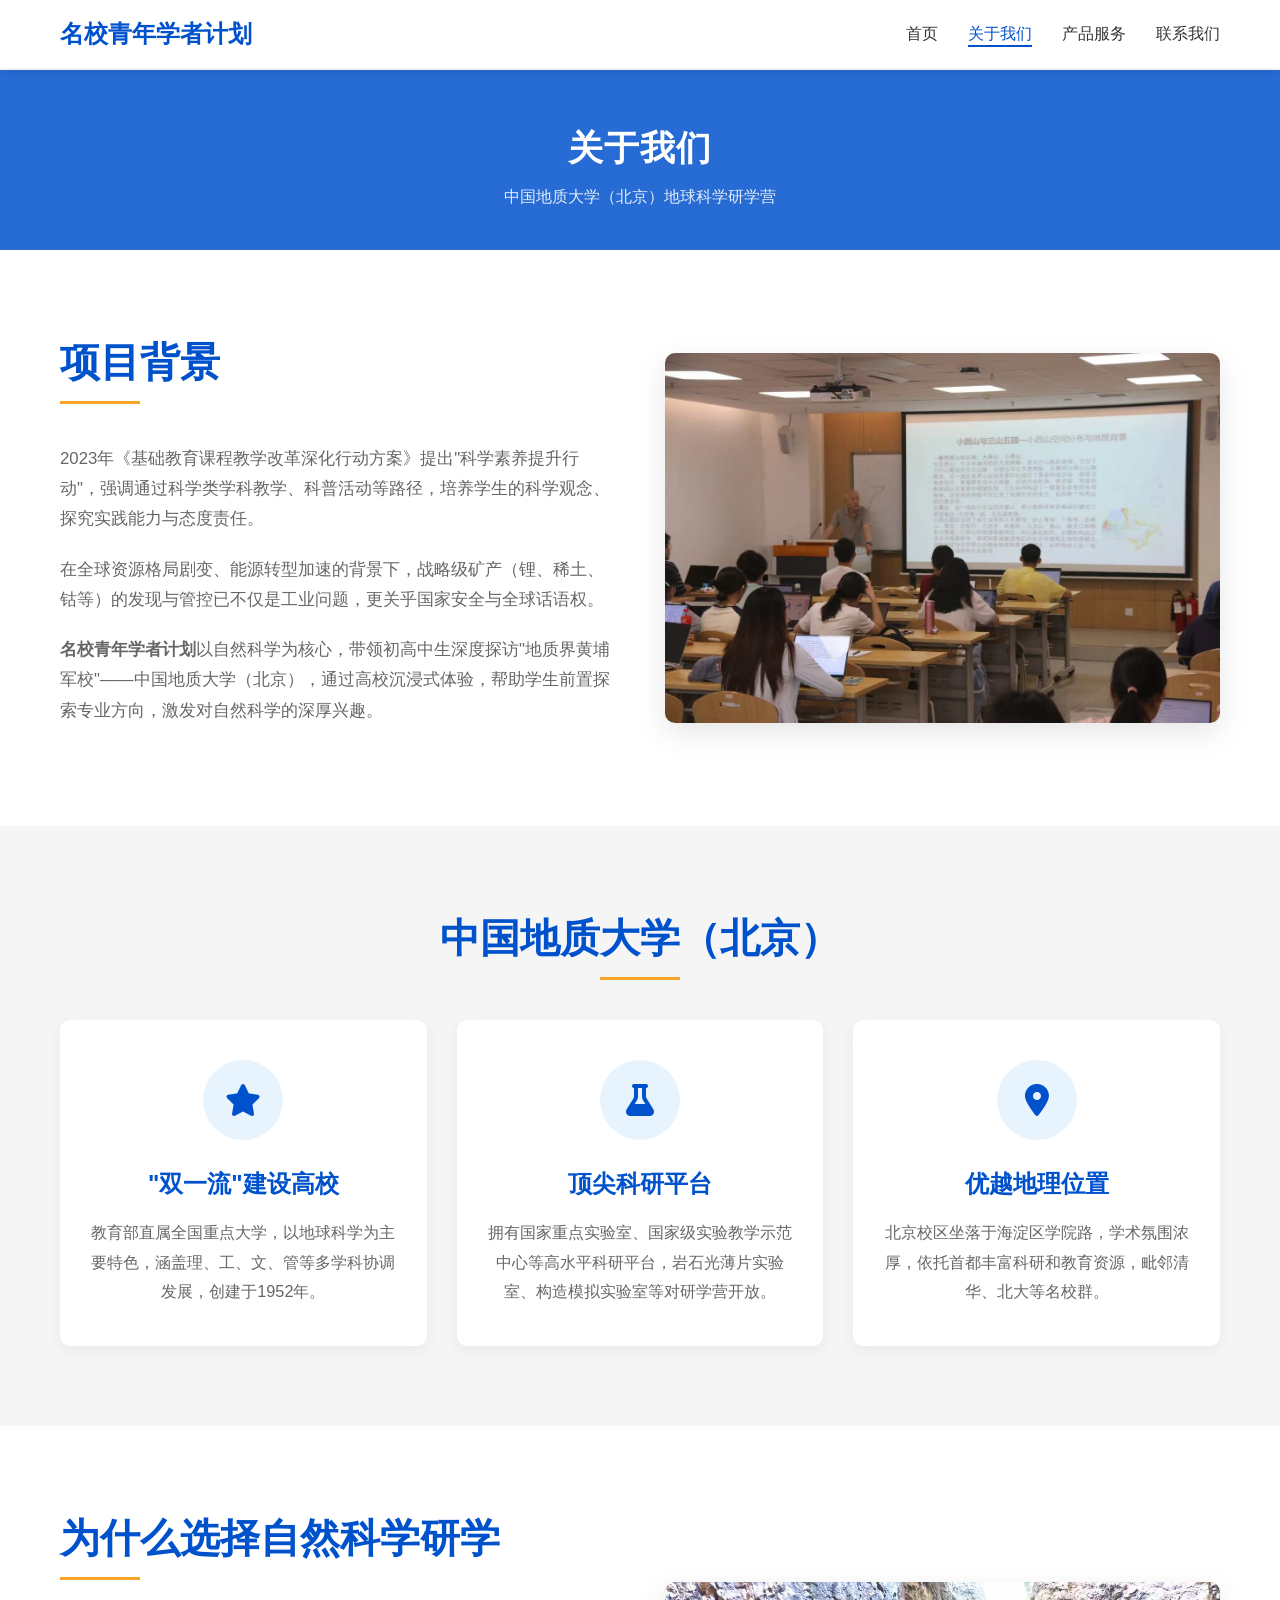
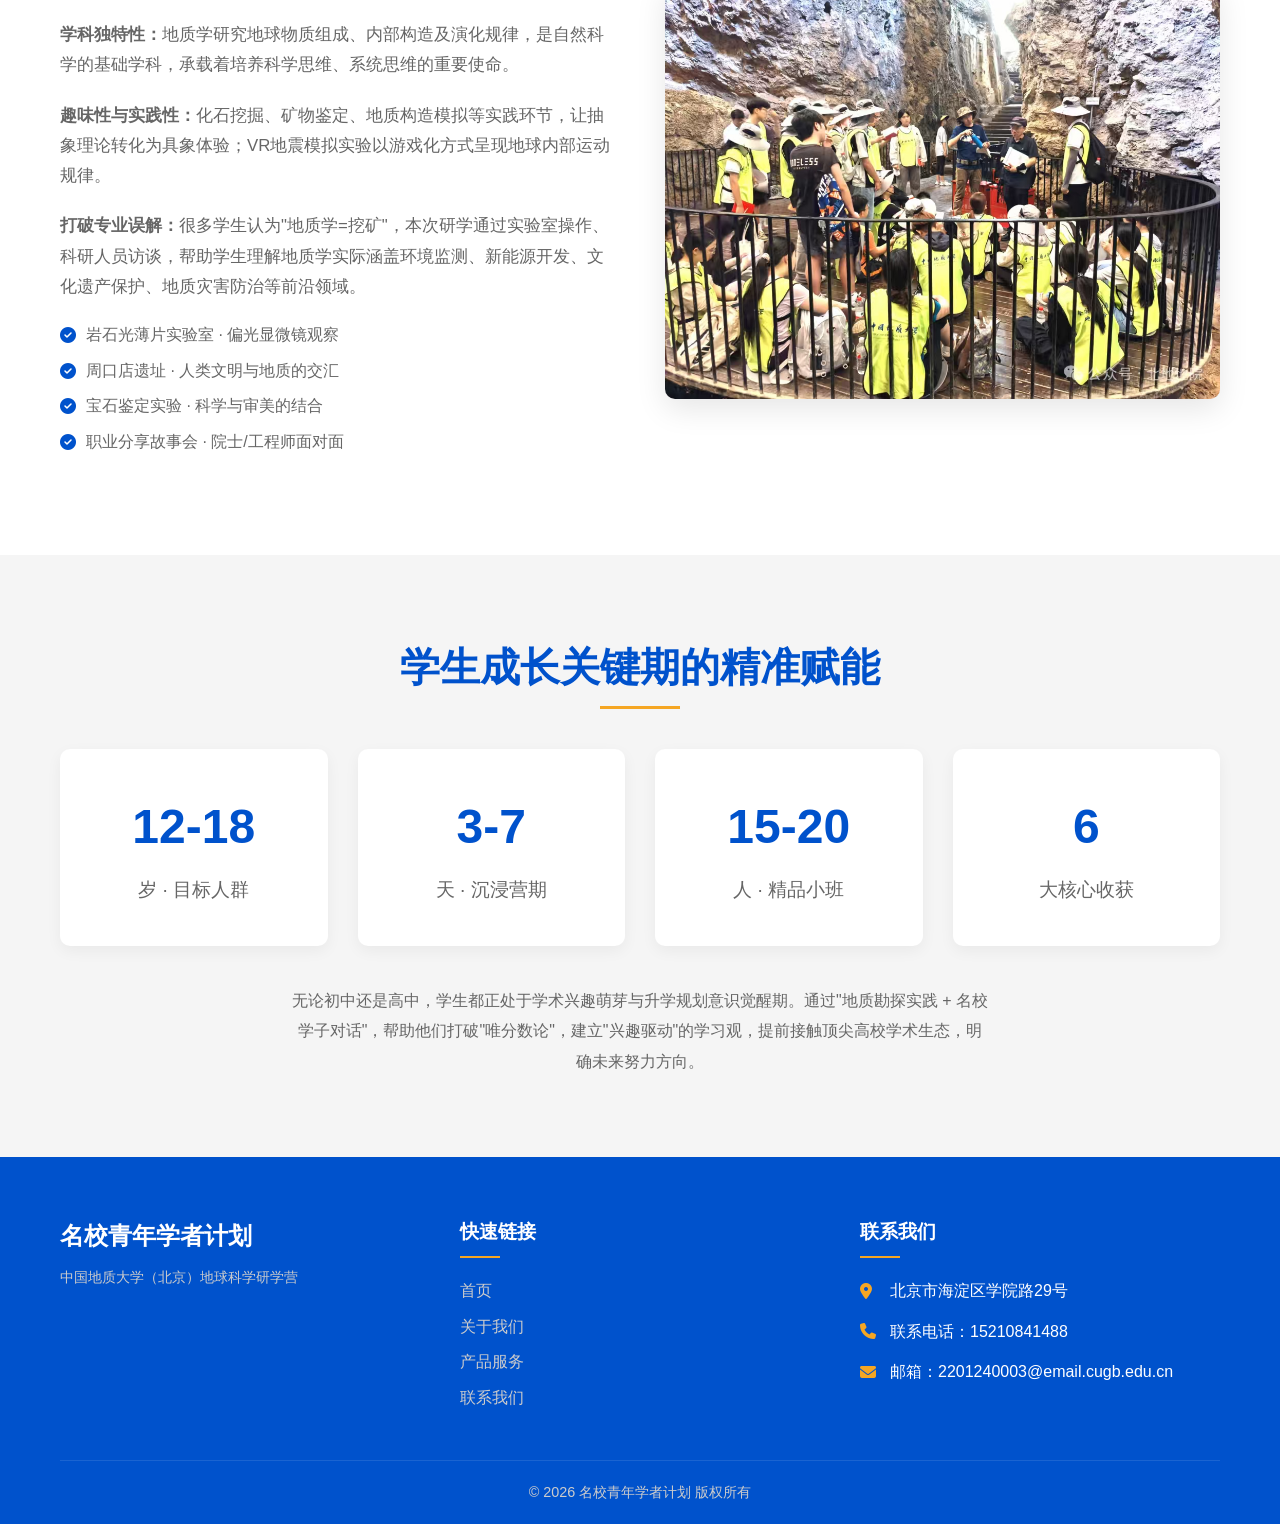
==== about.html @ 051f8dee "Add files via upload" ====
<!DOCTYPE html>
<html lang="zh-CN">
<head>
    <meta charset="UTF-8">
    <meta name="viewport" content="width=device-width, initial-scale=1.0">
    <title>关于我们 - 名校青年学者计划</title>
    <link rel="stylesheet" href="css/style.css">
    <link rel="stylesheet" href="https://cdnjs.cloudflare.com/ajax/libs/font-awesome/6.4.0/css/all.min.css">
</head>
<body>
    <!-- 导航栏 -->
    <nav class="navbar">
        <div class="container">
            <div class="logo">
                <span class="logo-text">名校青年学者计划</span>
            </div>
            <ul class="nav-links">
                <li><a href="index.html">首页</a></li>
                <li><a href="about.html" class="active">关于我们</a></li>
                <li><a href="services.html">产品服务</a></li>
                <li><a href="contact.html">联系我们</a></li>
            </ul>
            <div class="mobile-menu-btn">
                <i class="fas fa-bars"></i>
            </div>
        </div>
    </nav>

    <!-- 页面标题横条 -->
    <section class="page-header">
        <div class="container">
            <h1>关于我们</h1>
            <p>中国地质大学（北京）地球科学研学营</p>
        </div>
    </section>

    <!-- 项目背景 -->
    <section class="about-intro">
        <div class="container">
            <div class="about-content">
                <div class="about-text">
                    <h2 class="section-title">项目背景</h2>
                    <p>2023年《基础教育课程教学改革深化行动方案》提出"科学素养提升行动"，强调通过科学类学科教学、科普活动等路径，培养学生的科学观念、探究实践能力与态度责任。</p>
                    <p>在全球资源格局剧变、能源转型加速的背景下，战略级矿产（锂、稀土、钴等）的发现与管控已不仅是工业问题，更关乎国家安全与全球话语权。</p>
                    <p><strong>名校青年学者计划</strong>以自然科学为核心，带领初高中生深度探访"地质界黄埔军校"——中国地质大学（北京），通过高校沉浸式体验，帮助学生前置探索专业方向，激发对自然科学的深厚兴趣。</p>
                </div>
                <div class="about-image">
                    <img src="images/授课.jpg" alt="专业讲解">
                </div>
            </div>
        </div>
    </section>

    <!-- 中国地质大学介绍 -->
    <section class="mission-section">
        <div class="container">
            <h2 class="section-title">中国地质大学（北京）</h2>
            <div class="mission-content">
                <div class="mission-card">
                    <div class="mission-icon">
                        <i class="fas fa-star"></i>
                    </div>
                    <h3>"双一流"建设高校</h3>
                    <p>教育部直属全国重点大学，以地球科学为主要特色，涵盖理、工、文、管等多学科协调发展，创建于1952年。</p>
                </div>
                <div class="mission-card">
                    <div class="mission-icon">
                        <i class="fas fa-flask"></i>
                    </div>
                    <h3>顶尖科研平台</h3>
                    <p>拥有国家重点实验室、国家级实验教学示范中心等高水平科研平台，岩石光薄片实验室、构造模拟实验室等对研学营开放。</p>
                </div>
                <div class="mission-card">
                    <div class="mission-icon">
                        <i class="fas fa-map-marker-alt"></i>
                    </div>
                    <h3>优越地理位置</h3>
                    <p>北京校区坐落于海淀区学院路，学术氛围浓厚，依托首都丰富科研和教育资源，毗邻清华、北大等名校群。</p>
                </div>
            </div>
        </div>
    </section>

    <!-- 为什么选择地质学 -->
    <section class="faculty-section">
        <div class="container">
            <div class="faculty-content">
                <div class="faculty-text">
                    <h2 class="section-title">为什么选择自然科学研学</h2>
                    <p><strong>学科独特性：</strong>地质学研究地球物质组成、内部构造及演化规律，是自然科学的基础学科，承载着培养科学思维、系统思维的重要使命。</p>
                    <p><strong>趣味性与实践性：</strong>化石挖掘、矿物鉴定、地质构造模拟等实践环节，让抽象理论转化为具象体验；VR地震模拟实验以游戏化方式呈现地球内部运动规律。</p>
                    <p><strong>打破专业误解：</strong>很多学生认为"地质学=挖矿"，本次研学通过实验室操作、科研人员访谈，帮助学生理解地质学实际涵盖环境监测、新能源开发、文化遗产保护、地质灾害防治等前沿领域。</p>
                    <ul class="faculty-list">
                        <li><i class="fas fa-check-circle"></i> 岩石光薄片实验室 · 偏光显微镜观察</li>
                        <li><i class="fas fa-check-circle"></i> 周口店遗址 · 人类文明与地质的交汇</li>
                        <li><i class="fas fa-check-circle"></i> 宝石鉴定实验 · 科学与审美的结合</li>
                        <li><i class="fas fa-check-circle"></i> 职业分享故事会 · 院士/工程师面对面</li>
                    </ul>
                </div>
                <div class="faculty-image">
                    <img src="images/实习.jpg" alt="地质实习">
                </div>
            </div>
        </div>
    </section>

    <!-- 成长关键期赋能 -->
    <section class="achievements-section">
        <div class="container">
            <h2 class="section-title">学生成长关键期的精准赋能</h2>
            <div class="achievements-grid">
                <div class="achievement-card">
                    <div class="achievement-number">12-18</div>
                    <div class="achievement-label">岁 · 目标人群</div>
                </div>
                <div class="achievement-card">
                    <div class="achievement-number">3-7</div>
                    <div class="achievement-label">天 · 沉浸营期</div>
                </div>
                <div class="achievement-card">
                    <div class="achievement-number">15-20</div>
                    <div class="achievement-label">人 · 精品小班</div>
                </div>
                <div class="achievement-card">
                    <div class="achievement-number">6</div>
                    <div class="achievement-label">大核心收获</div>
                </div>
            </div>
            <p style="text-align:center; color:var(--text-light); margin-top:40px; max-width:700px; margin-left:auto; margin-right:auto; line-height:1.9;">
                无论初中还是高中，学生都正处于学术兴趣萌芽与升学规划意识觉醒期。通过"地质勘探实践 + 名校学子对话"，帮助他们打破"唯分数论"，建立"兴趣驱动"的学习观，提前接触顶尖高校学术生态，明确未来努力方向。
            </p>
        </div>
    </section>

    <!-- 页脚 -->
    <footer class="footer">
        <div class="container">
            <div class="footer-content">
                <div class="footer-logo">
                    <h3>名校青年学者计划</h3>
                    <p style="margin-top:10px; color:#ccc; font-size:0.9rem;">中国地质大学（北京）地球科学研学营</p>
                </div>
                <div class="footer-links">
                    <h4>快速链接</h4>
                    <ul>
                        <li><a href="index.html">首页</a></li>
                        <li><a href="about.html">关于我们</a></li>
                        <li><a href="services.html">产品服务</a></li>
                        <li><a href="contact.html">联系我们</a></li>
                    </ul>
                </div>
                <div class="footer-contact">
                    <h4>联系我们</h4>
                    <p><i class="fas fa-map-marker-alt"></i> 北京市海淀区学院路29号</p>
                    <p><i class="fas fa-phone"></i> 联系电话：15210841488</p>
                    <p><i class="fas fa-envelope"></i> 邮箱：2201240003@email.cugb.edu.cn</p>
                </div>
            </div>
            <div class="footer-bottom">
                <p>&copy; 2026 名校青年学者计划 版权所有</p>
            </div>
        </div>
    </footer>

    <script src="js/main.js"></script>
</body>
</html>
---- css/style.css ----
/* 全局样式 */
:root {
    --primary-color: #0052CC; /* 地大蓝 - 学校标准识别色 C:100 M:60 Y:0 K:20 */
    --secondary-color: #F5A623; /* 辅助色 - 橙色 */
    --accent-color: #E8F4FD; /* 浅蓝辅助色 */
    --dark-color: #333333;
    --light-color: #FFFFFF;
    --gray-color: #F5F5F5;
    --text-color: #333333;
    --text-light: #666666;
}

* {
    margin: 0;
    padding: 0;
    box-sizing: border-box;
}

body {
    font-family: 'Microsoft YaHei', 'Segoe UI', Arial, sans-serif;
    line-height: 1.6;
    color: var(--text-color);
}

.container {
    width: 100%;
    max-width: 1200px;
    margin: 0 auto;
    padding: 0 20px;
}

/* 导航栏样式 */
.navbar {
    background-color: var(--light-color);
    box-shadow: 0 2px 10px rgba(0, 0, 0, 0.1);
    position: fixed;
    width: 100%;
    top: 0;
    z-index: 1000;
}

.navbar .container {
    display: flex;
    justify-content: space-between;
    align-items: center;
    padding: 15px 20px;
}

.logo {
    display: flex;
    align-items: center;
    gap: 10px;
}

.logo-img {
    height: 40px;
    width: auto;
}

.logo-text {
    font-size: 1.5rem;
    font-weight: bold;
    color: var(--primary-color);
}

.nav-links {
    display: flex;
    list-style: none;
    gap: 30px;
}

.nav-links a {
    text-decoration: none;
    color: var(--text-color);
    font-weight: 500;
    transition: color 0.3s;
    padding: 5px 0;
    position: relative;
}

.nav-links a:hover,
.nav-links a.active {
    color: var(--primary-color);
}

.nav-links a.active::after {
    content: '';
    position: absolute;
    bottom: 0;
    left: 0;
    width: 100%;
    height: 2px;
    background-color: var(--primary-color);
}

.mobile-menu-btn {
    display: none;
    font-size: 1.5rem;
    cursor: pointer;
    color: var(--primary-color);
}

/* 首页横幅 - 细横条样式 */
.hero-section {
    background: linear-gradient(rgba(0, 82, 204, 0.88), rgba(0, 82, 204, 0.88)), url('images/背景图.jpg');
    background-size: cover;
    background-position: center;
    display: flex;
    align-items: center;
    justify-content: center;
    text-align: center;
    color: var(--light-color);
    margin-top: 70px;
    padding: 32px 20px;
    position: relative;
}

.hero-overlay {
    display: none;
}

.hero-content {
    position: relative;
    z-index: 1;
    max-width: 900px;
    padding: 0 20px;
}

.hero-content h1 {
    font-size: 2.2rem;
    margin-bottom: 6px;
    font-weight: 700;
    letter-spacing: 2px;
}

.hero-content h2 {
    font-size: 1.2rem;
    margin-bottom: 8px;
    font-weight: 400;
    opacity: 0.92;
}

.hero-content p {
    font-size: 1rem;
    margin-bottom: 16px;
    opacity: 0.85;
}

.btn-primary {
    display: inline-block;
    background-color: var(--secondary-color);
    color: var(--light-color);
    padding: 12px 30px;
    border-radius: 5px;
    text-decoration: none;
    font-weight: 600;
    transition: all 0.3s;
    border: 2px solid var(--secondary-color);
}

.btn-primary:hover {
    background-color: transparent;
    color: var(--secondary-color);
}

.btn-secondary {
    display: inline-block;
    background-color: transparent;
    color: var(--primary-color);
    padding: 10px 25px;
    border-radius: 5px;
    text-decoration: none;
    font-weight: 600;
    transition: all 0.3s;
    border: 2px solid var(--primary-color);
}

.btn-secondary:hover {
    background-color: var(--primary-color);
    color: var(--light-color);
}

/* 背景图展示 */
.featured-image {
    padding: 80px 0;
    background-color: var(--gray-color);
}

.image-container {
    border-radius: 10px;
    overflow: hidden;
    box-shadow: 0 10px 30px rgba(0, 0, 0, 0.1);
}

.full-width-img {
    width: 100%;
    height: auto;
    display: block;
    transition: transform 0.5s;
}

.full-width-img:hover {
    transform: scale(1.02);
}

/* 图片滚动展示 */
.gallery-section {
    padding: 80px 0;
    background-color: var(--light-color);
}

.section-title {
    text-align: center;
    font-size: 2.5rem;
    margin-bottom: 50px;
    color: var(--primary-color);
    position: relative;
}

.section-title::after {
    content: '';
    position: absolute;
    bottom: -10px;
    left: 50%;
    transform: translateX(-50%);
    width: 80px;
    height: 3px;
    background-color: var(--secondary-color);
}

.gallery-slider {
    position: relative;
    overflow: hidden;
    border-radius: 10px;
    box-shadow: 0 10px 30px rgba(0, 0, 0, 0.1);
}

.gallery-track {
    display: flex;
    transition: transform 0.5s ease;
    gap: 20px;
    padding: 20px;
}

.gallery-item {
    min-width: calc(33.333% - 14px);
    position: relative;
    border-radius: 8px;
    overflow: hidden;
    box-shadow: 0 5px 15px rgba(0, 0, 0, 0.1);
    transition: transform 0.3s;
}

.gallery-item:hover {
    transform: translateY(-10px);
}

.gallery-item img {
    width: 100%;
    height: 250px;
    object-fit: cover;
    display: block;
}

.img-caption {
    position: absolute;
    bottom: 0;
    left: 0;
    width: 100%;
    background: linear-gradient(transparent, rgba(0, 82, 204, 0.8));
    color: var(--light-color);
    padding: 20px 15px 15px;
    font-weight: 600;
}

.slider-btn {
    position: absolute;
    top: 50%;
    transform: translateY(-50%);
    background-color: rgba(255, 255, 255, 0.8);
    border: none;
    width: 50px;
    height: 50px;
    border-radius: 50%;
    cursor: pointer;
    font-size: 1.2rem;
    color: var(--primary-color);
    transition: all 0.3s;
    z-index: 10;
    display: flex;
    align-items: center;
    justify-content: center;
}

.slider-btn:hover {
    background-color: var(--primary-color);
    color: var(--light-color);
}

.prev-btn {
    left: 20px;
}

.next-btn {
    right: 20px;
}

.gallery-dots {
    display: flex;
    justify-content: center;
    gap: 10px;
    margin-top: 30px;
}

.gallery-dots .dot {
    width: 12px;
    height: 12px;
    border-radius: 50%;
    background-color: #CCCCCC;
    cursor: pointer;
    transition: background-color 0.3s;
}

.gallery-dots .dot.active {
    background-color: var(--primary-color);
}

/* 简介部分 */
.intro-section {
    padding: 80px 0;
    background-color: var(--gray-color);
}

.intro-content {
    display: flex;
    align-items: center;
    gap: 50px;
}

.intro-text {
    flex: 1;
}

.intro-text h2 {
    text-align: left;
}

.intro-text h2::after {
    left: 0;
    transform: none;
}

.intro-text p {
    margin-bottom: 20px;
    color: var(--text-light);
    line-height: 1.8;
    font-size: 1.05rem;
}

.intro-image {
    flex: 1;
    border-radius: 10px;
    overflow: hidden;
    box-shadow: 0 10px 30px rgba(0, 0, 0, 0.1);
}

.intro-image img {
    width: 100%;
    height: auto;
    display: block;
    transition: transform 0.5s;
}

.intro-image:hover img {
    transform: scale(1.05);
}

/* 特色亮点 */
.highlights-section {
    padding: 80px 0;
    background-color: var(--light-color);
}

.highlights-grid {
    display: grid;
    grid-template-columns: repeat(3, 1fr);
    gap: 30px;
}

.highlight-card {
    background-color: var(--gray-color);
    padding: 40px 30px;
    border-radius: 10px;
    text-align: center;
    transition: all 0.3s;
    box-shadow: 0 5px 15px rgba(0, 0, 0, 0.05);
}

.highlight-card:hover {
    transform: translateY(-10px);
    box-shadow: 0 15px 30px rgba(0, 82, 204, 0.15);
}

.highlight-icon {
    width: 90px;
    height: 90px;
    background-color: var(--accent-color);
    border-radius: 50%;
    display: flex;
    align-items: center;
    justify-content: center;
    margin: 0 auto 25px;
    color: var(--primary-color);
    font-size: 2.4rem;
    transition: all 0.3s;
}

.highlight-card:hover .highlight-icon {
    background-color: var(--primary-color);
    color: var(--light-color);
}

.highlight-card h3 {
    font-size: 1.6rem;
    margin-bottom: 15px;
    color: var(--primary-color);
}

.highlight-card p {
    color: var(--text-light);
    font-size: 1.02rem;
}

/* 页脚样式 */
.footer {
    background-color: var(--primary-color);
    color: var(--light-color);
    padding: 60px 0 0;
}

/* 内部页面样式 */
.page-header {
    background: linear-gradient(rgba(0, 82, 204, 0.85), rgba(0, 82, 204, 0.85)), url('images/背景图.jpg');
    background-size: cover;
    background-position: center;
    padding: 50px 0 40px;
    color: var(--light-color);
    text-align: center;
    margin-top: 70px;
}

.page-header h1 {
    font-size: 2.2rem;
    margin-bottom: 8px;
    font-weight: 700;
    letter-spacing: 1px;
}

.page-header p {
    font-size: 1rem;
    opacity: 0.88;
}

.section-desc {
    text-align: center;
    color: var(--text-light);
    max-width: 800px;
    margin: 0 auto 50px;
    line-height: 1.8;
    font-size: 1.05rem;
}

/* 关于我们页面样式 */
.about-intro {
    padding: 80px 0;
    background-color: var(--light-color);
}

.about-content {
    display: flex;
    align-items: center;
    gap: 50px;
}

.about-text {
    flex: 1;
}

.about-text h2 {
    text-align: left;
}

.about-text h2::after {
    left: 0;
    transform: none;
}

.about-text p {
    margin-bottom: 20px;
    color: var(--text-light);
    line-height: 1.8;
    font-size: 1.05rem;
}

.about-image {
    flex: 1;
    border-radius: 10px;
    overflow: hidden;
    box-shadow: 0 10px 30px rgba(0, 0, 0, 0.1);
}

.about-image img {
    width: 100%;
    height: auto;
    display: block;
    transition: transform 0.5s;
}

.about-image:hover img {
    transform: scale(1.05);
}

/* 使命与愿景 */
.mission-section {
    padding: 80px 0;
    background-color: var(--gray-color);
}

.mission-content {
    display: grid;
    grid-template-columns: repeat(auto-fit, minmax(300px, 1fr));
    gap: 30px;
}

.mission-card {
    background-color: var(--light-color);
    padding: 40px 30px;
    border-radius: 10px;
    text-align: center;
    transition: all 0.3s;
    box-shadow: 0 5px 15px rgba(0, 0, 0, 0.05);
}

.mission-card:hover {
    transform: translateY(-10px);
    box-shadow: 0 15px 30px rgba(0, 82, 204, 0.15);
}

.mission-icon {
    width: 80px;
    height: 80px;
    background-color: var(--accent-color);
    border-radius: 50%;
    display: flex;
    align-items: center;
    justify-content: center;
    margin: 0 auto 25px;
    color: var(--primary-color);
    font-size: 2rem;
    transition: all 0.3s;
}

.mission-card:hover .mission-icon {
    background-color: var(--primary-color);
    color: var(--light-color);
}

.mission-card h3 {
    font-size: 1.5rem;
    margin-bottom: 15px;
    color: var(--primary-color);
}

.mission-card p {
    color: var(--text-light);
    line-height: 1.8;
    font-size: 1.02rem;
}

/* 师资力量 */
.faculty-section {
    padding: 80px 0;
    background-color: var(--light-color);
}

.faculty-content {
    display: flex;
    align-items: center;
    gap: 50px;
}

.faculty-text {
    flex: 1;
}

.faculty-text h2 {
    text-align: left;
}

.faculty-text h2::after {
    left: 0;
    transform: none;
}

.faculty-text p {
    margin-bottom: 20px;
    color: var(--text-light);
    line-height: 1.8;
    font-size: 1.05rem;
}

.faculty-list {
    list-style: none;
    margin: 20px 0;
}

.faculty-list li {
    margin-bottom: 10px;
    color: var(--text-light);
    display: flex;
    align-items: center;
    gap: 10px;
}

.faculty-list i {
    color: var(--primary-color);
}

.faculty-image {
    flex: 1;
    border-radius: 10px;
    overflow: hidden;
    box-shadow: 0 10px 30px rgba(0, 0, 0, 0.1);
}

.faculty-image img {
    width: 100%;
    height: auto;
    display: block;
    transition: transform 0.5s;
}

.faculty-image:hover img {
    transform: scale(1.05);
}

/* 研究成果 */
.achievements-section {
    padding: 80px 0;
    background-color: var(--gray-color);
}

.achievements-grid {
    display: grid;
    grid-template-columns: repeat(auto-fit, minmax(200px, 1fr));
    gap: 30px;
}

.achievement-card {
    background-color: var(--light-color);
    padding: 40px 20px;
    border-radius: 10px;
    text-align: center;
    transition: all 0.3s;
    box-shadow: 0 5px 15px rgba(0, 0, 0, 0.05);
}

.achievement-card:hover {
    transform: translateY(-10px);
    box-shadow: 0 15px 30px rgba(0, 82, 204, 0.15);
}

.achievement-number {
    font-size: 3rem;
    font-weight: 700;
    color: var(--primary-color);
    margin-bottom: 10px;
}

.achievement-label {
    font-size: 1.2rem;
    color: var(--text-light);
}

/* 产品服务页面样式 */
.services-intro {
    padding: 80px 0;
    background-color: var(--light-color);
}

.services-grid {
    display: grid;
    grid-template-columns: repeat(auto-fit, minmax(250px, 1fr));
    gap: 30px;
}

.service-card {
    background-color: var(--gray-color);
    padding: 40px 30px;
    border-radius: 10px;
    text-align: center;
    transition: all 0.3s;
    box-shadow: 0 5px 15px rgba(0, 0, 0, 0.05);
}

.service-card:hover {
    transform: translateY(-10px);
    box-shadow: 0 15px 30px rgba(0, 82, 204, 0.15);
}

.service-icon {
    width: 80px;
    height: 80px;
    background-color: var(--accent-color);
    border-radius: 50%;
    display: flex;
    align-items: center;
    justify-content: center;
    margin: 0 auto 25px;
    color: var(--primary-color);
    font-size: 2rem;
    transition: all 0.3s;
}

.service-card:hover .service-icon {
    background-color: var(--primary-color);
    color: var(--light-color);
}

.service-card h3 {
    font-size: 1.5rem;
    margin-bottom: 15px;
    color: var(--primary-color);
}

.service-card p {
    color: var(--text-light);
    margin-bottom: 20px;
    line-height: 1.6;
    font-size: 1.02rem;
}

.service-list {
    list-style: none;
    text-align: left;
    margin-bottom: 25px;
}

.service-list li {
    margin-bottom: 10px;
    color: var(--text-light);
    display: flex;
    align-items: center;
    gap: 10px;
}

.service-list i {
    color: var(--secondary-color);
}

/* 特色活动 */
.activities-section {
    padding: 80px 0;
    background-color: var(--gray-color);
}

.activities-grid {
    display: grid;
    grid-template-columns: repeat(4, 1fr);
    gap: 20px;
}

.activity-card {
    background-color: var(--light-color);
    border-radius: 10px;
    overflow: hidden;
    box-shadow: 0 5px 15px rgba(0, 0, 0, 0.05);
    transition: all 0.3s;
}

.activity-card:hover {
    transform: translateY(-10px);
    box-shadow: 0 15px 30px rgba(0, 82, 204, 0.15);
}

.activity-image {
    height: 200px;
    overflow: hidden;
}

.activity-image img {
    width: 100%;
    height: 100%;
    object-fit: cover;
    transition: transform 0.5s;
}

.activity-card:hover .activity-image img {
    transform: scale(1.1);
}

.activity-info {
    padding: 25px;
}

.activity-info h3 {
    font-size: 1.3rem;
    margin-bottom: 10px;
    color: var(--primary-color);
}

.activity-info p {
    color: var(--text-light);
    line-height: 1.6;
    font-size: 1rem;
}

/* 报名流程 */
.process-section {
    padding: 80px 0;
    background-color: var(--light-color);
}

.process-steps {
    display: grid;
    grid-template-columns: repeat(auto-fit, minmax(200px, 1fr));
    gap: 30px;
    margin-top: 50px;
}

.process-step {
    text-align: center;
    padding: 30px 20px;
    background-color: var(--gray-color);
    border-radius: 10px;
    transition: all 0.3s;
    position: relative;
}

.process-step:hover {
    transform: translateY(-10px);
    box-shadow: 0 15px 30px rgba(0, 82, 204, 0.15);
}

.step-number {
    width: 60px;
    height: 60px;
    background-color: var(--primary-color);
    color: var(--light-color);
    border-radius: 50%;
    display: flex;
    align-items: center;
    justify-content: center;
    font-size: 1.5rem;
    font-weight: 700;
    margin: 0 auto 20px;
}

.process-step h3 {
    font-size: 1.3rem;
    margin-bottom: 10px;
    color: var(--primary-color);
}

.process-step p {
    color: var(--text-light);
    line-height: 1.6;
    font-size: 1rem;
}

/* 响应式设计补充 */
@media (max-width: 992px) {
    .about-content,
    .faculty-content {
        flex-direction: column;
    }
    
    .page-header h1 {
        font-size: 2.5rem;
    }
}

@media (max-width: 768px) {
    .page-header {
        padding: 100px 0 60px;
    }
    
    .page-header h1 {
        font-size: 2rem;
    }
    
    .page-header p {
        font-size: 1rem;
    }
    
    .mission-content,
    .services-grid,
    .activities-grid,
    .process-steps {
        grid-template-columns: 1fr;
    }
}

@media (max-width: 576px) {
    .page-header h1 {
        font-size: 1.8rem;
    }
    
    .section-title {
        font-size: 1.8rem;
    }
}

.footer-content {
    display: grid;
    grid-template-columns: repeat(auto-fit, minmax(250px, 1fr));
    gap: 40px;
    margin-bottom: 40px;
}

.footer-logo {
    display: flex;
    flex-direction: column;
    align-items: flex-start;
}

.footer-logo-img {
    height: 60px;
    width: auto;
    margin-bottom: 15px;
}

.footer-logo h3 {
    font-size: 1.5rem;
}

.footer-links h4,
.footer-contact h4 {
    font-size: 1.2rem;
    margin-bottom: 20px;
    position: relative;
    padding-bottom: 10px;
}

.footer-links h4::after,
.footer-contact h4::after {
    content: '';
    position: absolute;
    bottom: 0;
    left: 0;
    width: 40px;
    height: 2px;
    background-color: var(--secondary-color);
}

.footer-links ul {
    list-style: none;
}

.footer-links li {
    margin-bottom: 10px;
}

.footer-links a {
    color: #CCCCCC;
    text-decoration: none;
    transition: color 0.3s;
}

.footer-links a:hover {
    color: var(--secondary-color);
}

.footer-contact p {
    margin-bottom: 15px;
    display: flex;
    align-items: center;
    gap: 10px;
}

.footer-contact i {
    color: var(--secondary-color);
    width: 20px;
}

.footer-bottom {
    text-align: center;
    padding: 20px 0;
    border-top: 1px solid rgba(255, 255, 255, 0.1);
    color: #CCCCCC;
    font-size: 0.9rem;
}

/* 响应式设计 */
@media (max-width: 992px) {
    .intro-content {
        flex-direction: column;
    }
    
    .gallery-item {
        min-width: calc(50% - 10px);
    }
}

@media (max-width: 768px) {
    .nav-links {
        display: none;
        position: absolute;
        top: 100%;
        left: 0;
        width: 100%;
        background-color: var(--light-color);
        flex-direction: column;
        padding: 20px;
        box-shadow: 0 10px 20px rgba(0, 0, 0, 0.1);
        gap: 0;
    }
    
    .nav-links.active {
        display: flex;
    }
    
    .nav-links li {
        margin-bottom: 15px;
    }
    
    .mobile-menu-btn {
        display: block;
    }
    
    .hero-content h1 {
        font-size: 2.5rem;
    }
    
    .hero-content h2 {
        font-size: 1.5rem;
    }
    
    .gallery-item {
        min-width: 100%;
    }
    
    .section-title {
        font-size: 2rem;
    }
}

@media (max-width: 576px) {
    .hero-content h1 {
        font-size: 1.6rem;
    }

    .hero-content h2 {
        font-size: 1rem;
    }

    .btn-primary,
    .btn-secondary {
        padding: 10px 20px;
        font-size: 0.9rem;
    }
}

/* 核心收获响应式 - 小屏改2列 */
@media (max-width: 992px) {
    .highlights-grid {
        grid-template-columns: repeat(2, 1fr);
    }
}

@media (max-width: 576px) {
    .highlights-grid {
        grid-template-columns: 1fr;
    }
}
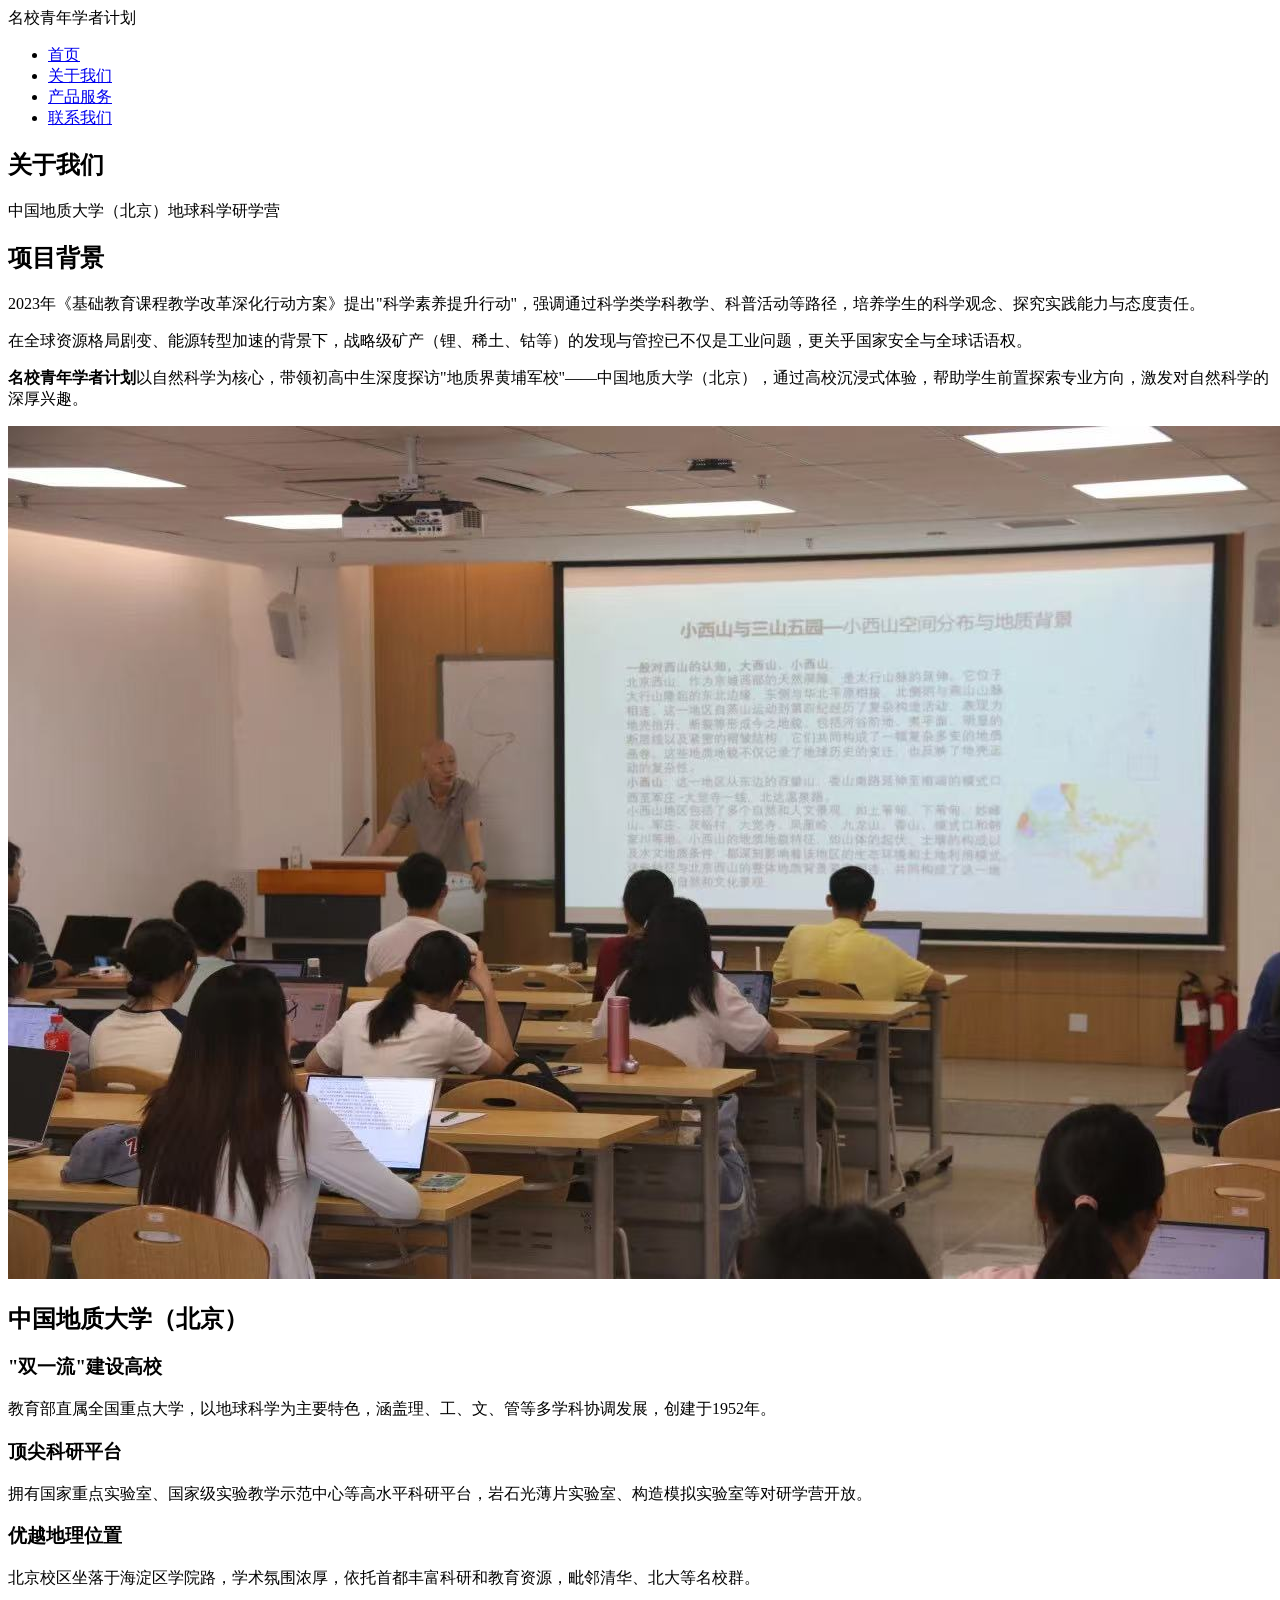
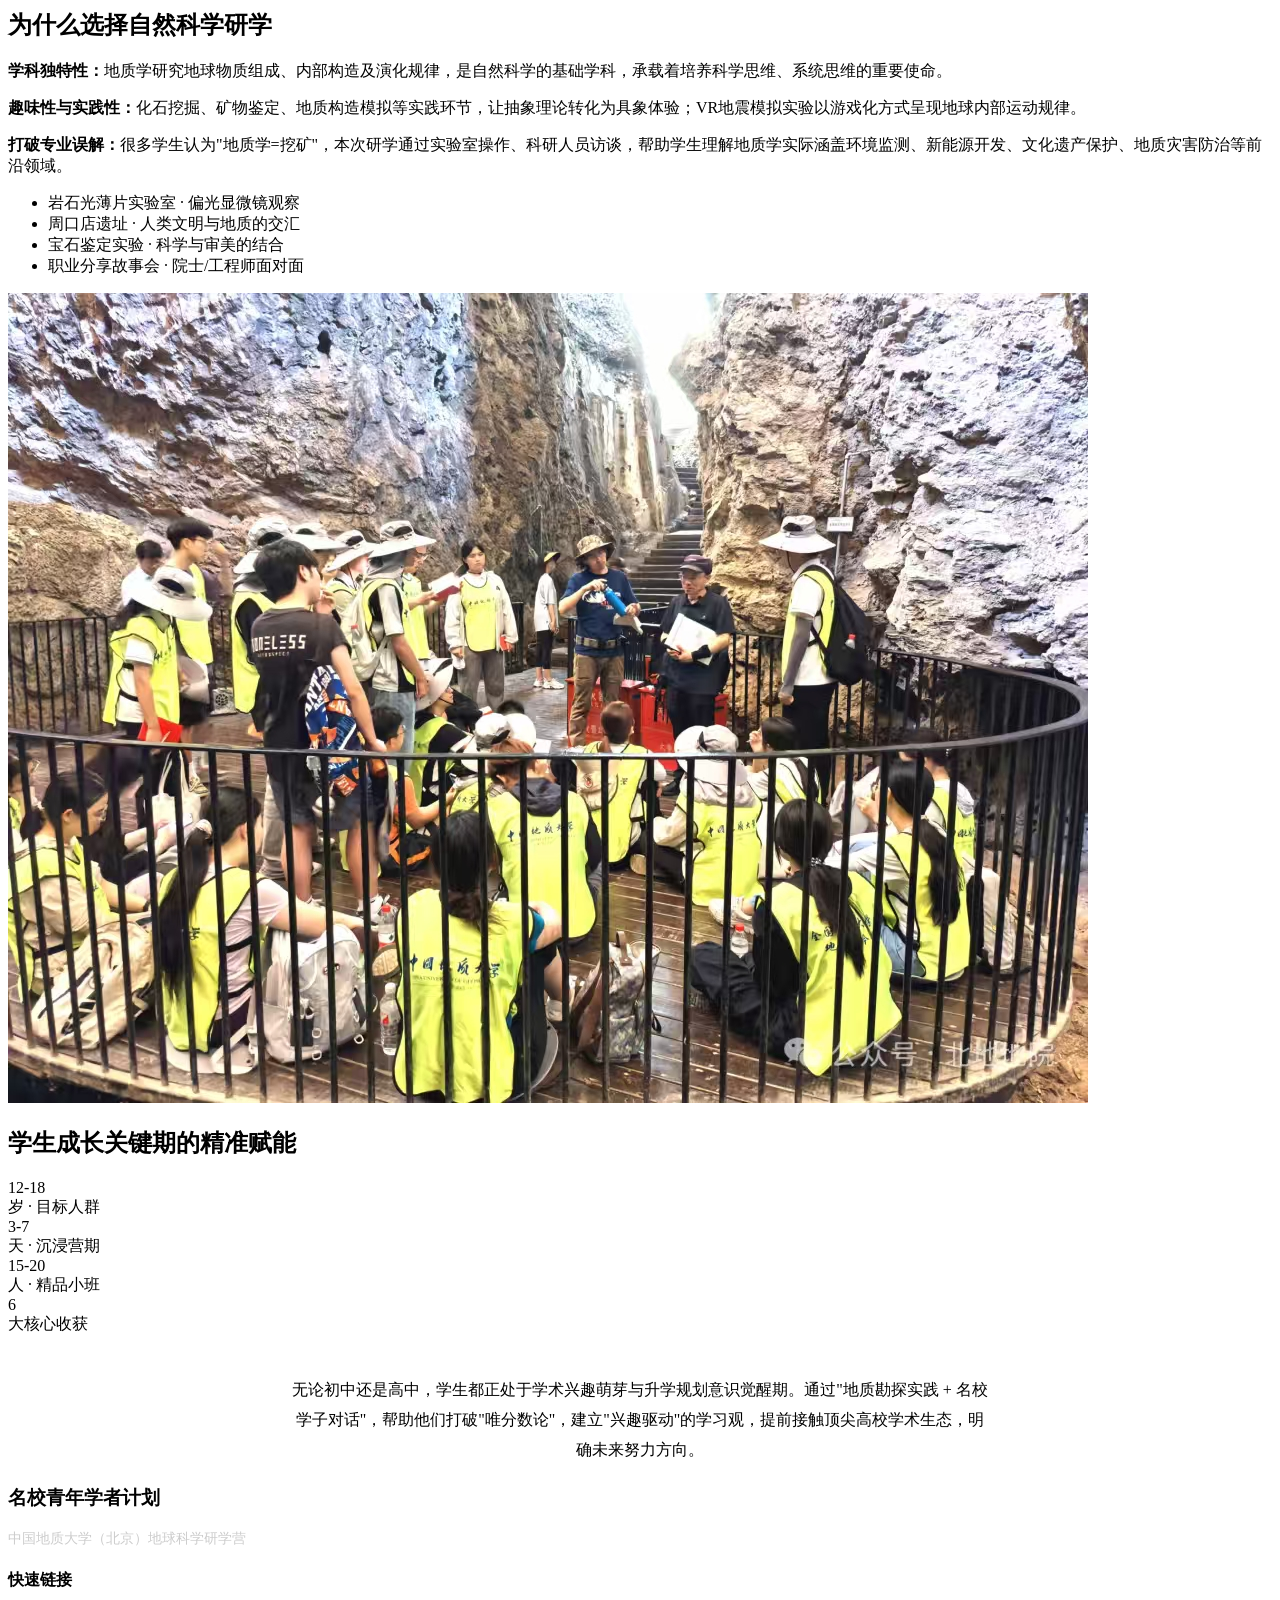
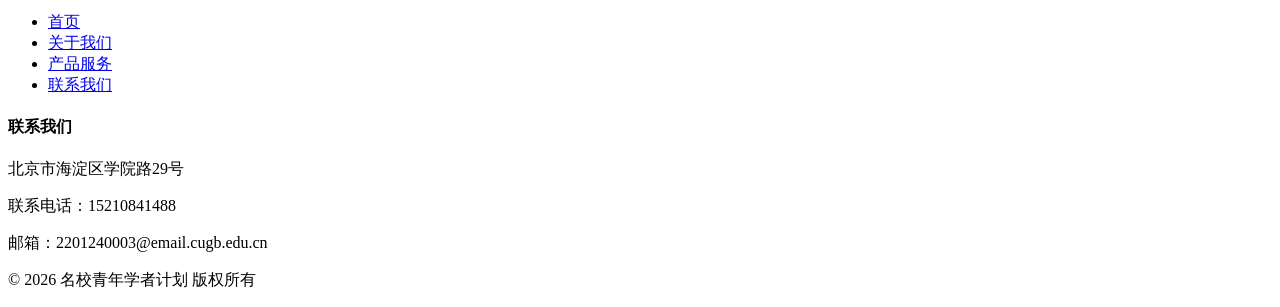
==== commit f6f7f348: "Update about.html" ====
--- a/about.html
+++ b/about.html
@@ -4,8 +4,8 @@
     <meta charset="UTF-8">
     <meta name="viewport" content="width=device-width, initial-scale=1.0">
     <title>关于我们 - 名校青年学者计划</title>
-    <link rel="stylesheet" href="css/style.css">
-    <link rel="stylesheet" href="https://cdnjs.cloudflare.com/ajax/libs/font-awesome/6.4.0/css/all.min.css">
+    <link rel="stylesheet" href="/yanxuepai/css/style.css">
+    <link rel="stylesheet" href="/yanxuepai/https://cdnjs.cloudflare.com/ajax/libs/font-awesome/6.4.0/css/all.min.css">
 </head>
 <body>
     <!-- 导航栏 -->
@@ -14,7 +14,7 @@
             <div class="logo">
                 <span class="logo-text">名校青年学者计划</span>
             </div>
-            <ul class="nav-links">
+            <ul class="nav-s">
                 <li><a href="index.html">首页</a></li>
                 <li><a href="about.html" class="active">关于我们</a></li>
                 <li><a href="services.html">产品服务</a></li>
@@ -164,4 +164,4 @@
 
     <script src="js/main.js"></script>
 </body>
-</html>+</html>
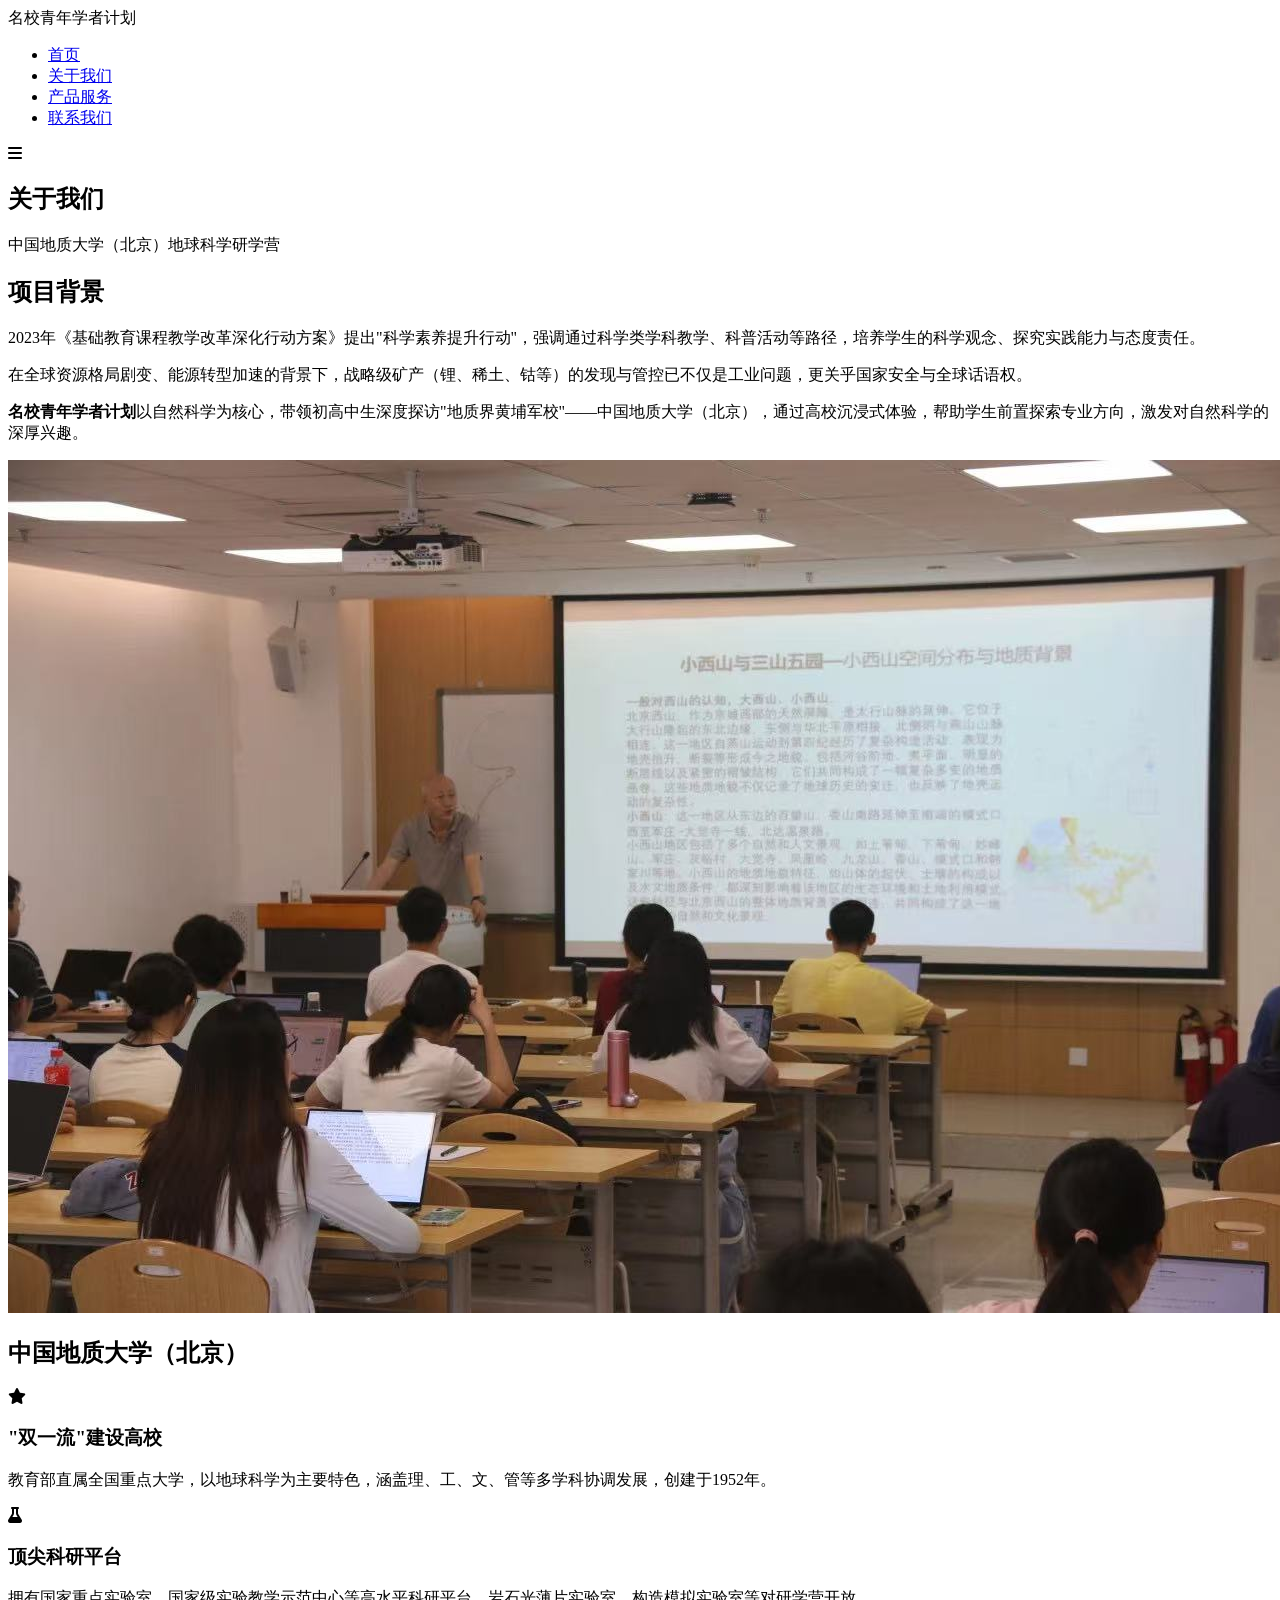
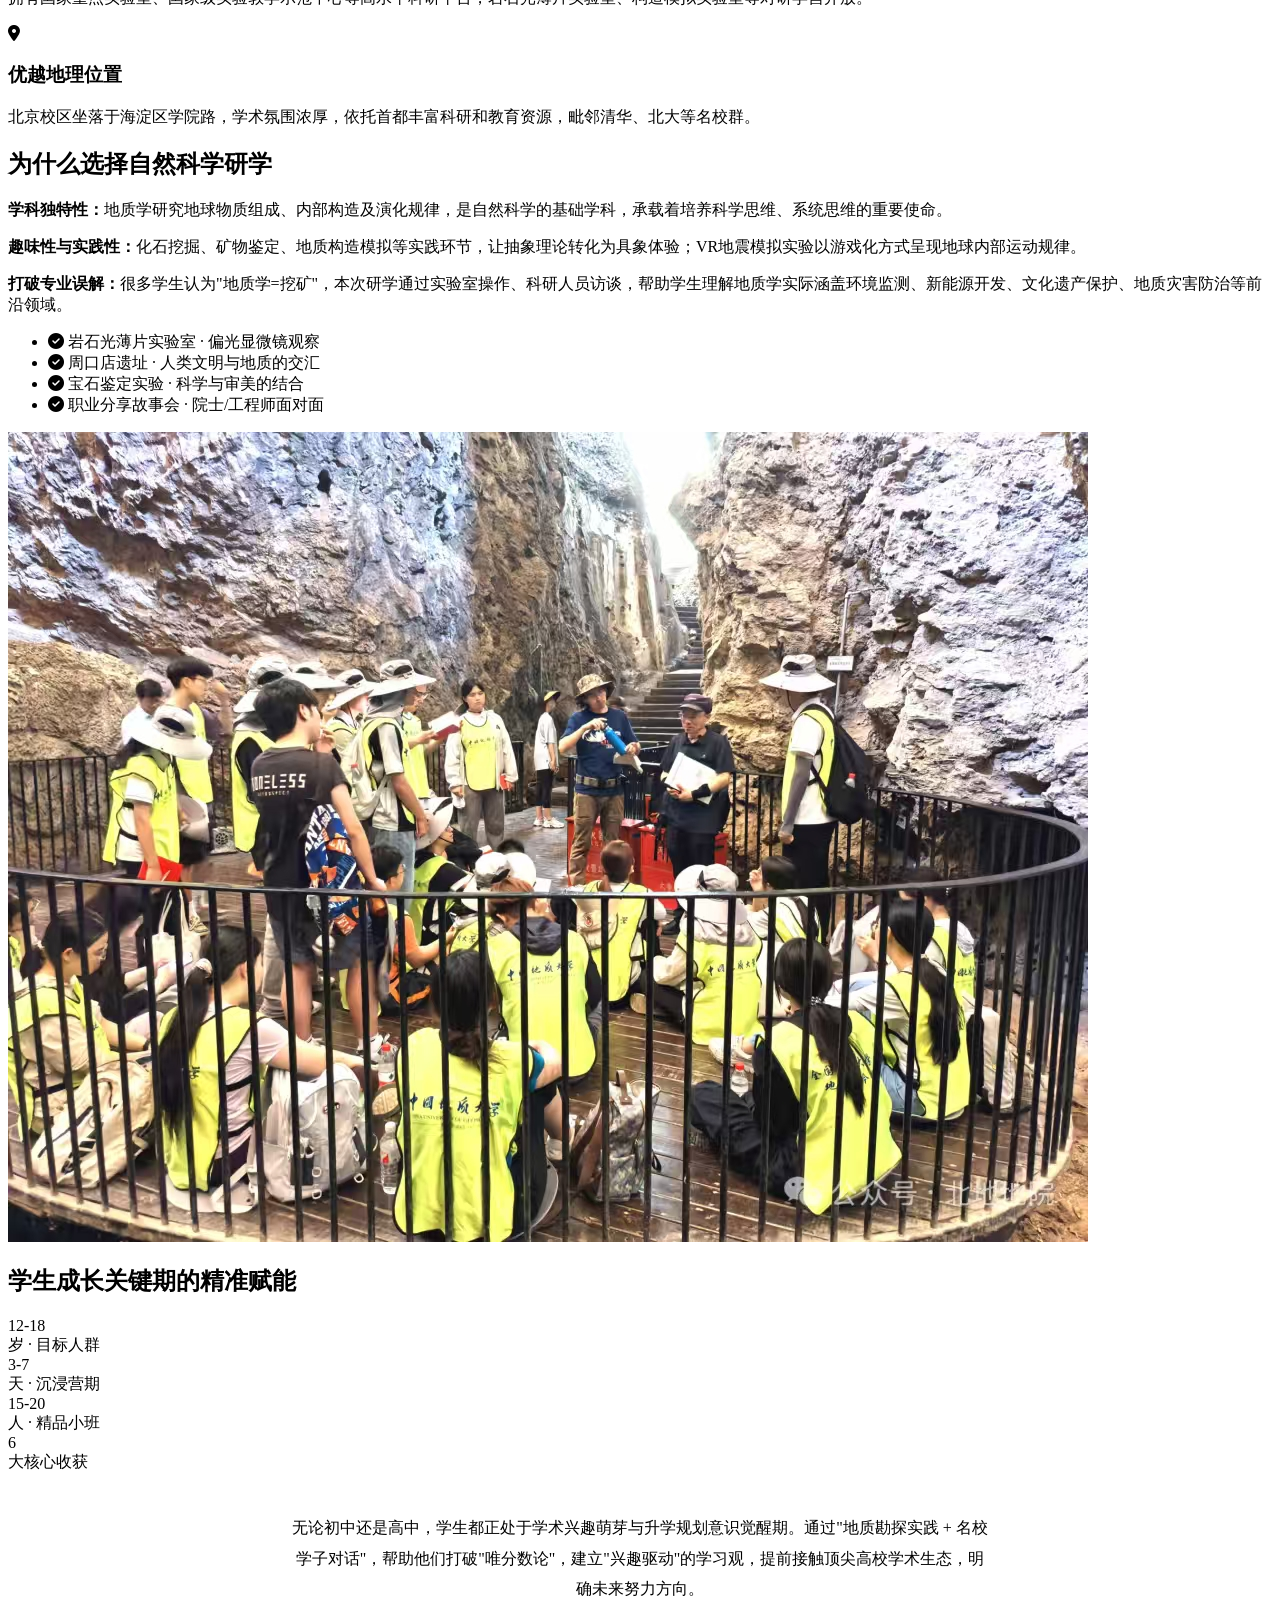
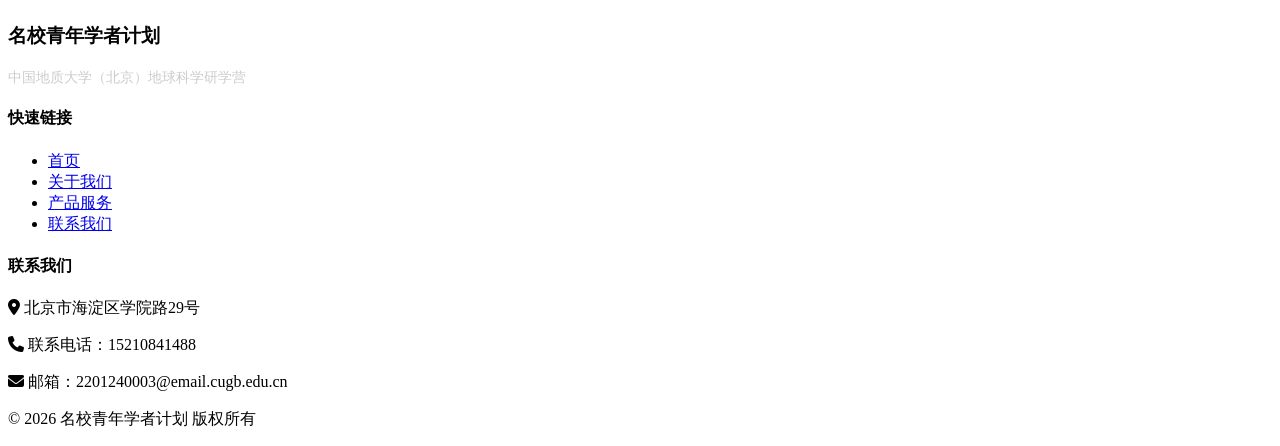
==== commit 659e33fb: "Update about.html" ====
--- a/about.html
+++ b/about.html
@@ -5,7 +5,7 @@
     <meta name="viewport" content="width=device-width, initial-scale=1.0">
     <title>关于我们 - 名校青年学者计划</title>
     <link rel="stylesheet" href="/yanxuepai/css/style.css">
-    <link rel="stylesheet" href="/yanxuepai/https://cdnjs.cloudflare.com/ajax/libs/font-awesome/6.4.0/css/all.min.css">
+    <link rel="stylesheet" href="https://cdnjs.cloudflare.com/ajax/libs/font-awesome/6.4.0/css/all.min.css">
 </head>
 <body>
     <!-- 导航栏 -->
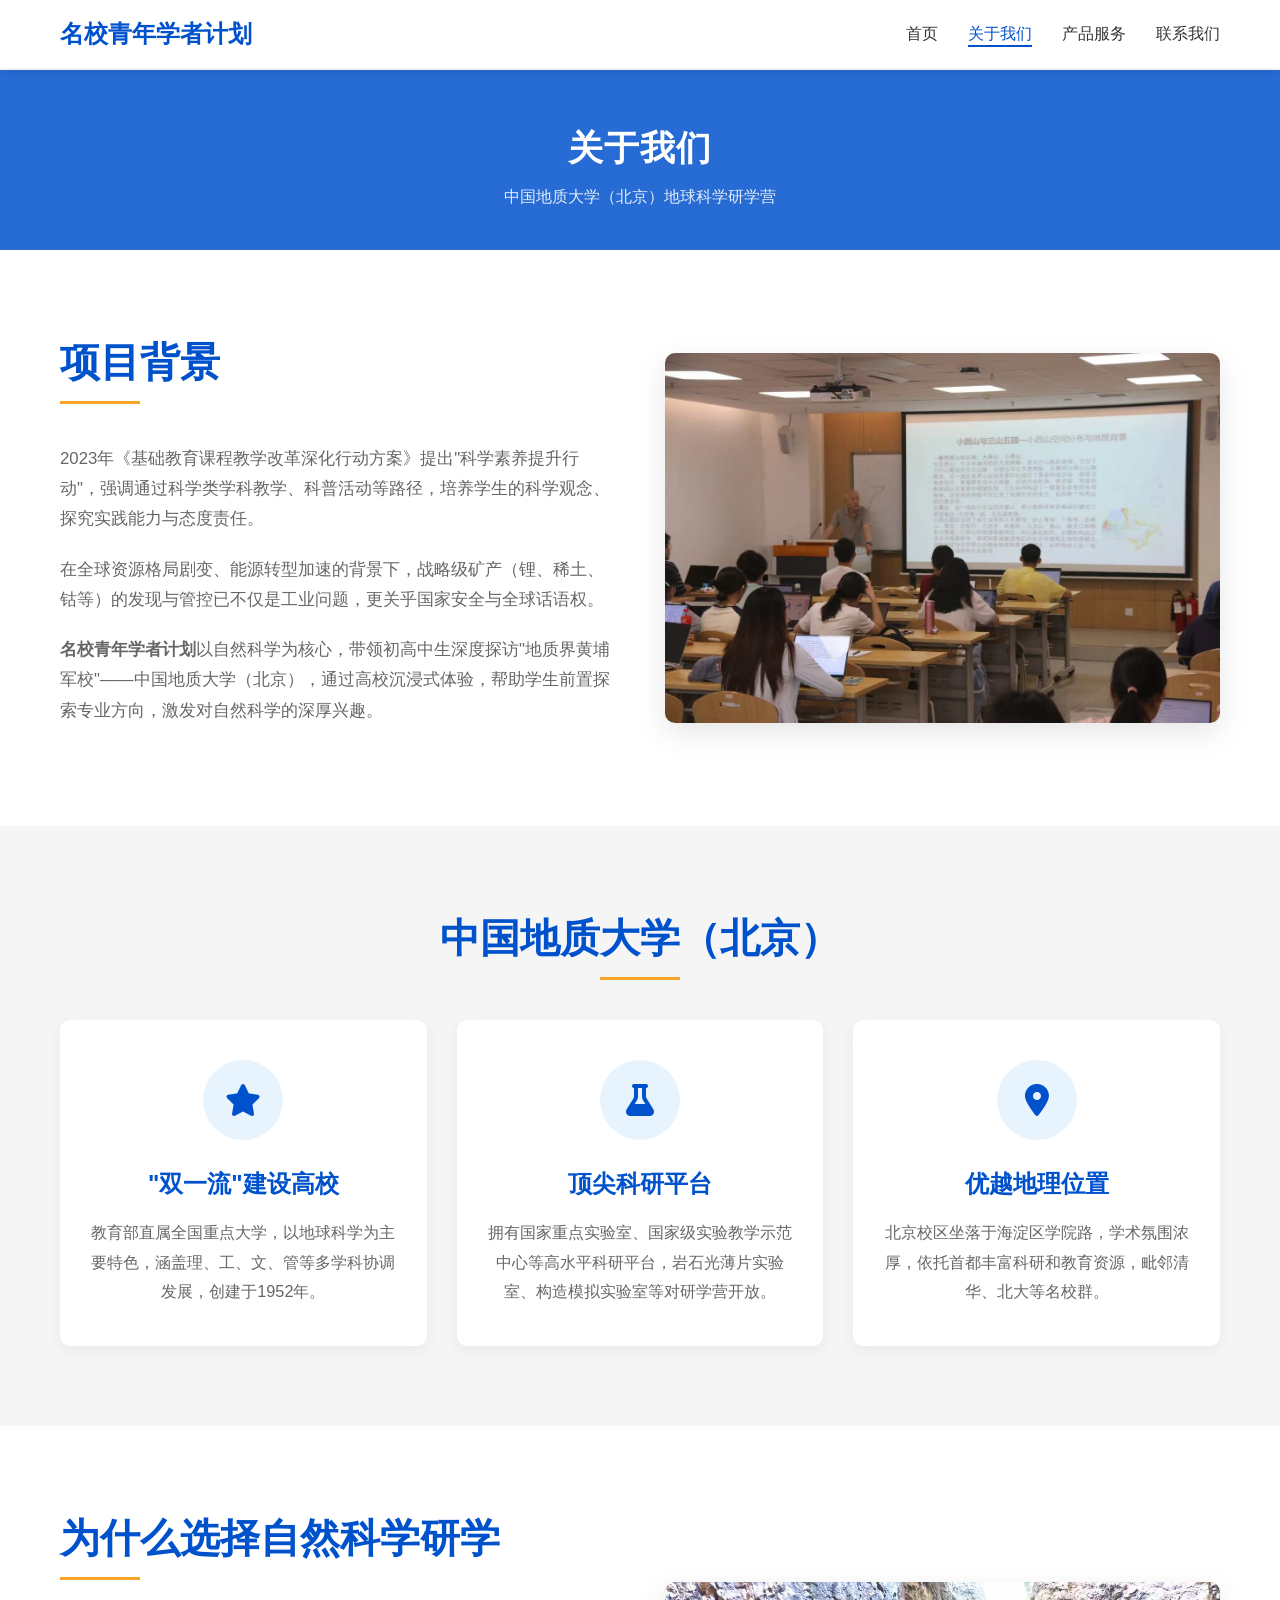
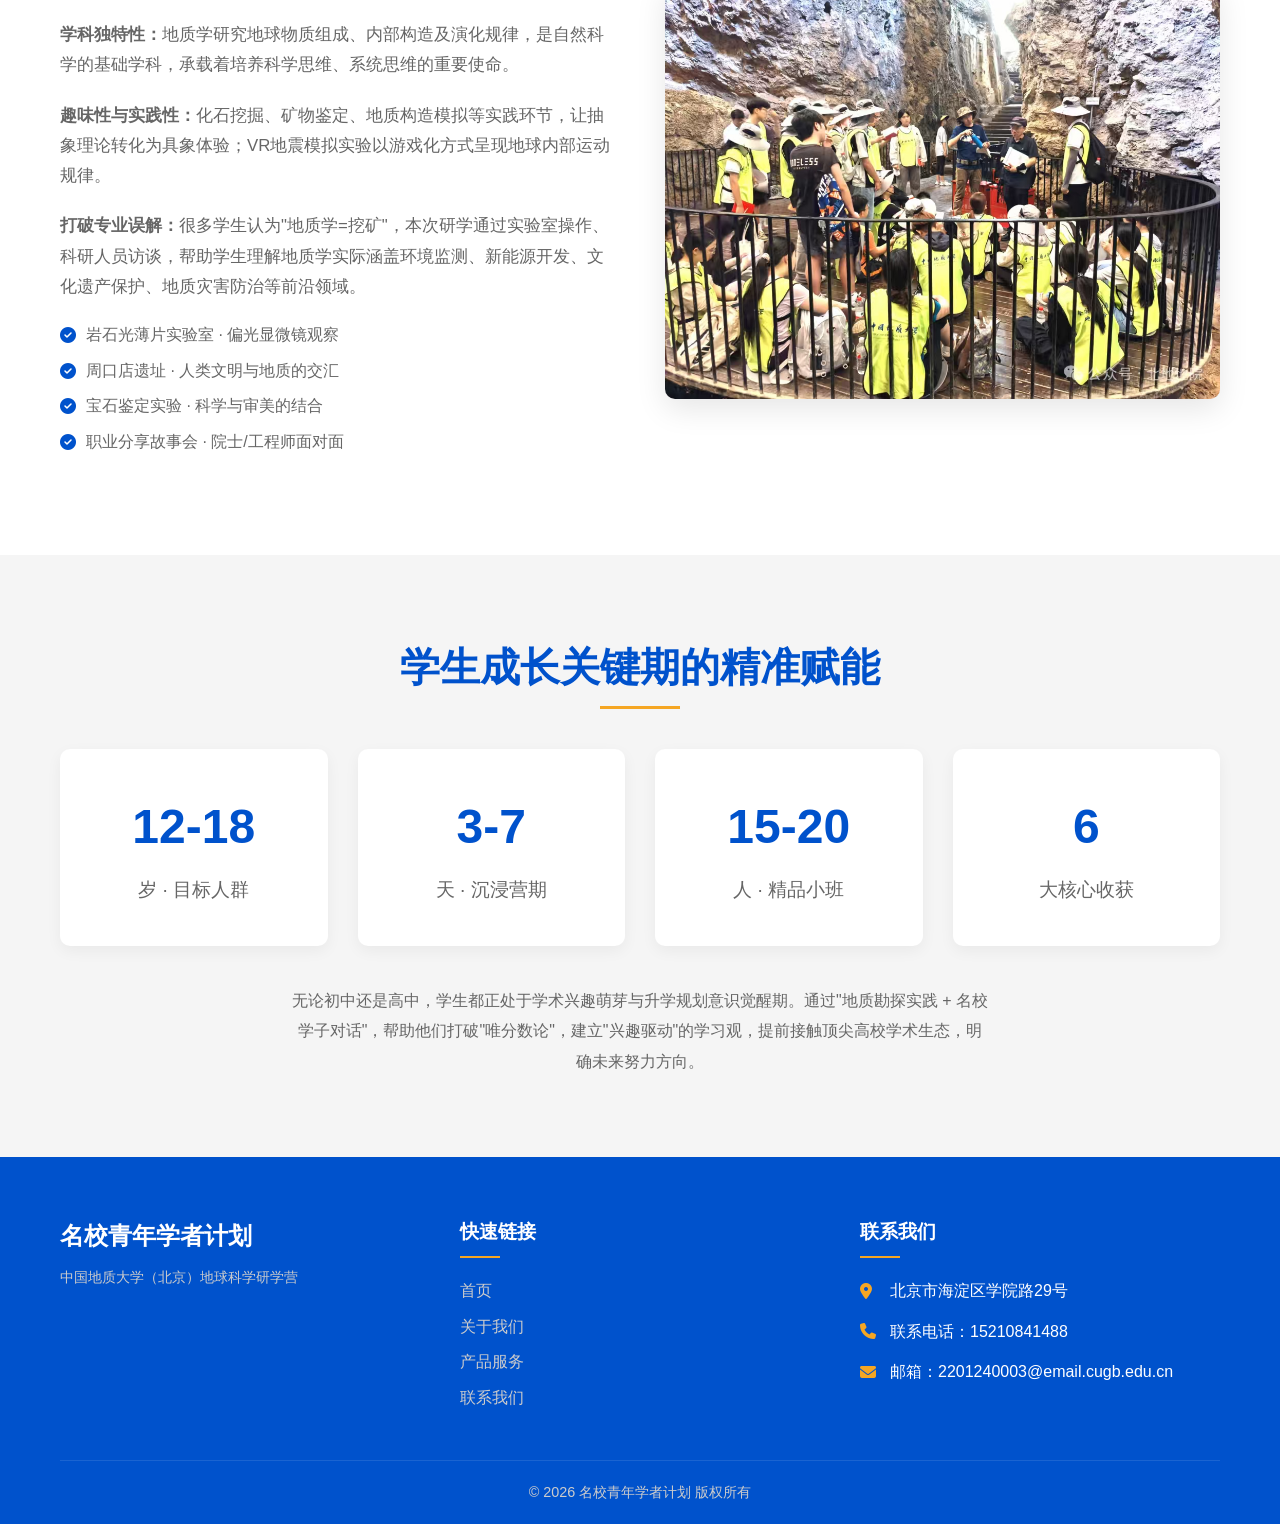
==== commit 993d9549: "Add files via upload" ====
--- a/about.html
+++ b/about.html
@@ -4,7 +4,7 @@
     <meta charset="UTF-8">
     <meta name="viewport" content="width=device-width, initial-scale=1.0">
     <title>关于我们 - 名校青年学者计划</title>
-    <link rel="stylesheet" href="/yanxuepai/css/style.css">
+    <link rel="stylesheet" href="css/style.css">
     <link rel="stylesheet" href="https://cdnjs.cloudflare.com/ajax/libs/font-awesome/6.4.0/css/all.min.css">
 </head>
 <body>
@@ -14,7 +14,7 @@
             <div class="logo">
                 <span class="logo-text">名校青年学者计划</span>
             </div>
-            <ul class="nav-s">
+            <ul class="nav-links">
                 <li><a href="index.html">首页</a></li>
                 <li><a href="about.html" class="active">关于我们</a></li>
                 <li><a href="services.html">产品服务</a></li>
@@ -164,4 +164,4 @@
 
     <script src="js/main.js"></script>
 </body>
-</html>
+</html>
--- a/css/style.css
+++ b/css/style.css
@@ -0,0 +1,1075 @@
+/* 全局样式 */
+:root {
+    --primary-color: #0052CC; /* 地大蓝 - 学校标准识别色 C:100 M:60 Y:0 K:20 */
+    --secondary-color: #F5A623; /* 辅助色 - 橙色 */
+    --accent-color: #E8F4FD; /* 浅蓝辅助色 */
+    --dark-color: #333333;
+    --light-color: #FFFFFF;
+    --gray-color: #F5F5F5;
+    --text-color: #333333;
+    --text-light: #666666;
+}
+
+* {
+    margin: 0;
+    padding: 0;
+    box-sizing: border-box;
+}
+
+body {
+    font-family: 'Microsoft YaHei', 'Segoe UI', Arial, sans-serif;
+    line-height: 1.6;
+    color: var(--text-color);
+}
+
+.container {
+    width: 100%;
+    max-width: 1200px;
+    margin: 0 auto;
+    padding: 0 20px;
+}
+
+/* 导航栏样式 */
+.navbar {
+    background-color: var(--light-color);
+    box-shadow: 0 2px 10px rgba(0, 0, 0, 0.1);
+    position: fixed;
+    width: 100%;
+    top: 0;
+    z-index: 1000;
+}
+
+.navbar .container {
+    display: flex;
+    justify-content: space-between;
+    align-items: center;
+    padding: 15px 20px;
+}
+
+.logo {
+    display: flex;
+    align-items: center;
+    gap: 10px;
+}
+
+.logo-img {
+    height: 40px;
+    width: auto;
+}
+
+.logo-text {
+    font-size: 1.5rem;
+    font-weight: bold;
+    color: var(--primary-color);
+}
+
+.nav-links {
+    display: flex;
+    list-style: none;
+    gap: 30px;
+}
+
+.nav-links a {
+    text-decoration: none;
+    color: var(--text-color);
+    font-weight: 500;
+    transition: color 0.3s;
+    padding: 5px 0;
+    position: relative;
+}
+
+.nav-links a:hover,
+.nav-links a.active {
+    color: var(--primary-color);
+}
+
+.nav-links a.active::after {
+    content: '';
+    position: absolute;
+    bottom: 0;
+    left: 0;
+    width: 100%;
+    height: 2px;
+    background-color: var(--primary-color);
+}
+
+.mobile-menu-btn {
+    display: none;
+    font-size: 1.5rem;
+    cursor: pointer;
+    color: var(--primary-color);
+}
+
+/* 首页横幅 - 细横条样式 */
+.hero-section {
+    background: linear-gradient(rgba(0, 82, 204, 0.88), rgba(0, 82, 204, 0.88)), url('images/背景图.jpg');
+    background-size: cover;
+    background-position: center;
+    display: flex;
+    align-items: center;
+    justify-content: center;
+    text-align: center;
+    color: var(--light-color);
+    margin-top: 70px;
+    padding: 32px 20px;
+    position: relative;
+}
+
+.hero-overlay {
+    display: none;
+}
+
+.hero-content {
+    position: relative;
+    z-index: 1;
+    max-width: 900px;
+    padding: 0 20px;
+}
+
+.hero-content h1 {
+    font-size: 2.2rem;
+    margin-bottom: 6px;
+    font-weight: 700;
+    letter-spacing: 2px;
+}
+
+.hero-content h2 {
+    font-size: 1.2rem;
+    margin-bottom: 8px;
+    font-weight: 400;
+    opacity: 0.92;
+}
+
+.hero-content p {
+    font-size: 1rem;
+    margin-bottom: 16px;
+    opacity: 0.85;
+}
+
+.btn-primary {
+    display: inline-block;
+    background-color: var(--secondary-color);
+    color: var(--light-color);
+    padding: 12px 30px;
+    border-radius: 5px;
+    text-decoration: none;
+    font-weight: 600;
+    transition: all 0.3s;
+    border: 2px solid var(--secondary-color);
+}
+
+.btn-primary:hover {
+    background-color: transparent;
+    color: var(--secondary-color);
+}
+
+.btn-secondary {
+    display: inline-block;
+    background-color: transparent;
+    color: var(--primary-color);
+    padding: 10px 25px;
+    border-radius: 5px;
+    text-decoration: none;
+    font-weight: 600;
+    transition: all 0.3s;
+    border: 2px solid var(--primary-color);
+}
+
+.btn-secondary:hover {
+    background-color: var(--primary-color);
+    color: var(--light-color);
+}
+
+/* 背景图展示 */
+.featured-image {
+    padding: 80px 0;
+    background-color: var(--gray-color);
+}
+
+.image-container {
+    border-radius: 10px;
+    overflow: hidden;
+    box-shadow: 0 10px 30px rgba(0, 0, 0, 0.1);
+}
+
+.full-width-img {
+    width: 100%;
+    height: auto;
+    display: block;
+    transition: transform 0.5s;
+}
+
+.full-width-img:hover {
+    transform: scale(1.02);
+}
+
+/* 图片滚动展示 */
+.gallery-section {
+    padding: 80px 0;
+    background-color: var(--light-color);
+}
+
+.section-title {
+    text-align: center;
+    font-size: 2.5rem;
+    margin-bottom: 50px;
+    color: var(--primary-color);
+    position: relative;
+}
+
+.section-title::after {
+    content: '';
+    position: absolute;
+    bottom: -10px;
+    left: 50%;
+    transform: translateX(-50%);
+    width: 80px;
+    height: 3px;
+    background-color: var(--secondary-color);
+}
+
+.gallery-slider {
+    position: relative;
+    overflow: hidden;
+    border-radius: 10px;
+    box-shadow: 0 10px 30px rgba(0, 0, 0, 0.1);
+}
+
+.gallery-track {
+    display: flex;
+    transition: transform 0.5s ease;
+    gap: 20px;
+    padding: 20px;
+}
+
+.gallery-item {
+    min-width: calc(33.333% - 14px);
+    position: relative;
+    border-radius: 8px;
+    overflow: hidden;
+    box-shadow: 0 5px 15px rgba(0, 0, 0, 0.1);
+    transition: transform 0.3s;
+}
+
+.gallery-item:hover {
+    transform: translateY(-10px);
+}
+
+.gallery-item img {
+    width: 100%;
+    height: 250px;
+    object-fit: cover;
+    display: block;
+}
+
+.img-caption {
+    position: absolute;
+    bottom: 0;
+    left: 0;
+    width: 100%;
+    background: linear-gradient(transparent, rgba(0, 82, 204, 0.8));
+    color: var(--light-color);
+    padding: 20px 15px 15px;
+    font-weight: 600;
+}
+
+.slider-btn {
+    position: absolute;
+    top: 50%;
+    transform: translateY(-50%);
+    background-color: rgba(255, 255, 255, 0.8);
+    border: none;
+    width: 50px;
+    height: 50px;
+    border-radius: 50%;
+    cursor: pointer;
+    font-size: 1.2rem;
+    color: var(--primary-color);
+    transition: all 0.3s;
+    z-index: 10;
+    display: flex;
+    align-items: center;
+    justify-content: center;
+}
+
+.slider-btn:hover {
+    background-color: var(--primary-color);
+    color: var(--light-color);
+}
+
+.prev-btn {
+    left: 20px;
+}
+
+.next-btn {
+    right: 20px;
+}
+
+.gallery-dots {
+    display: flex;
+    justify-content: center;
+    gap: 10px;
+    margin-top: 30px;
+}
+
+.gallery-dots .dot {
+    width: 12px;
+    height: 12px;
+    border-radius: 50%;
+    background-color: #CCCCCC;
+    cursor: pointer;
+    transition: background-color 0.3s;
+}
+
+.gallery-dots .dot.active {
+    background-color: var(--primary-color);
+}
+
+/* 简介部分 */
+.intro-section {
+    padding: 80px 0;
+    background-color: var(--gray-color);
+}
+
+.intro-content {
+    display: flex;
+    align-items: center;
+    gap: 50px;
+}
+
+.intro-text {
+    flex: 1;
+}
+
+.intro-text h2 {
+    text-align: left;
+}
+
+.intro-text h2::after {
+    left: 0;
+    transform: none;
+}
+
+.intro-text p {
+    margin-bottom: 20px;
+    color: var(--text-light);
+    line-height: 1.8;
+    font-size: 1.05rem;
+}
+
+.intro-image {
+    flex: 1;
+    border-radius: 10px;
+    overflow: hidden;
+    box-shadow: 0 10px 30px rgba(0, 0, 0, 0.1);
+}
+
+.intro-image img {
+    width: 100%;
+    height: auto;
+    display: block;
+    transition: transform 0.5s;
+}
+
+.intro-image:hover img {
+    transform: scale(1.05);
+}
+
+/* 特色亮点 */
+.highlights-section {
+    padding: 80px 0;
+    background-color: var(--light-color);
+}
+
+.highlights-grid {
+    display: grid;
+    grid-template-columns: repeat(3, 1fr);
+    gap: 30px;
+}
+
+.highlight-card {
+    background-color: var(--gray-color);
+    padding: 40px 30px;
+    border-radius: 10px;
+    text-align: center;
+    transition: all 0.3s;
+    box-shadow: 0 5px 15px rgba(0, 0, 0, 0.05);
+}
+
+.highlight-card:hover {
+    transform: translateY(-10px);
+    box-shadow: 0 15px 30px rgba(0, 82, 204, 0.15);
+}
+
+.highlight-icon {
+    width: 90px;
+    height: 90px;
+    background-color: var(--accent-color);
+    border-radius: 50%;
+    display: flex;
+    align-items: center;
+    justify-content: center;
+    margin: 0 auto 25px;
+    color: var(--primary-color);
+    font-size: 2.4rem;
+    transition: all 0.3s;
+}
+
+.highlight-card:hover .highlight-icon {
+    background-color: var(--primary-color);
+    color: var(--light-color);
+}
+
+.highlight-card h3 {
+    font-size: 1.6rem;
+    margin-bottom: 15px;
+    color: var(--primary-color);
+}
+
+.highlight-card p {
+    color: var(--text-light);
+    font-size: 1.02rem;
+}
+
+/* 页脚样式 */
+.footer {
+    background-color: var(--primary-color);
+    color: var(--light-color);
+    padding: 60px 0 0;
+}
+
+/* 内部页面样式 */
+.page-header {
+    background: linear-gradient(rgba(0, 82, 204, 0.85), rgba(0, 82, 204, 0.85)), url('images/背景图.jpg');
+    background-size: cover;
+    background-position: center;
+    padding: 50px 0 40px;
+    color: var(--light-color);
+    text-align: center;
+    margin-top: 70px;
+}
+
+.page-header h1 {
+    font-size: 2.2rem;
+    margin-bottom: 8px;
+    font-weight: 700;
+    letter-spacing: 1px;
+}
+
+.page-header p {
+    font-size: 1rem;
+    opacity: 0.88;
+}
+
+.section-desc {
+    text-align: center;
+    color: var(--text-light);
+    max-width: 800px;
+    margin: 0 auto 50px;
+    line-height: 1.8;
+    font-size: 1.05rem;
+}
+
+/* 关于我们页面样式 */
+.about-intro {
+    padding: 80px 0;
+    background-color: var(--light-color);
+}
+
+.about-content {
+    display: flex;
+    align-items: center;
+    gap: 50px;
+}
+
+.about-text {
+    flex: 1;
+}
+
+.about-text h2 {
+    text-align: left;
+}
+
+.about-text h2::after {
+    left: 0;
+    transform: none;
+}
+
+.about-text p {
+    margin-bottom: 20px;
+    color: var(--text-light);
+    line-height: 1.8;
+    font-size: 1.05rem;
+}
+
+.about-image {
+    flex: 1;
+    border-radius: 10px;
+    overflow: hidden;
+    box-shadow: 0 10px 30px rgba(0, 0, 0, 0.1);
+}
+
+.about-image img {
+    width: 100%;
+    height: auto;
+    display: block;
+    transition: transform 0.5s;
+}
+
+.about-image:hover img {
+    transform: scale(1.05);
+}
+
+/* 使命与愿景 */
+.mission-section {
+    padding: 80px 0;
+    background-color: var(--gray-color);
+}
+
+.mission-content {
+    display: grid;
+    grid-template-columns: repeat(auto-fit, minmax(300px, 1fr));
+    gap: 30px;
+}
+
+.mission-card {
+    background-color: var(--light-color);
+    padding: 40px 30px;
+    border-radius: 10px;
+    text-align: center;
+    transition: all 0.3s;
+    box-shadow: 0 5px 15px rgba(0, 0, 0, 0.05);
+}
+
+.mission-card:hover {
+    transform: translateY(-10px);
+    box-shadow: 0 15px 30px rgba(0, 82, 204, 0.15);
+}
+
+.mission-icon {
+    width: 80px;
+    height: 80px;
+    background-color: var(--accent-color);
+    border-radius: 50%;
+    display: flex;
+    align-items: center;
+    justify-content: center;
+    margin: 0 auto 25px;
+    color: var(--primary-color);
+    font-size: 2rem;
+    transition: all 0.3s;
+}
+
+.mission-card:hover .mission-icon {
+    background-color: var(--primary-color);
+    color: var(--light-color);
+}
+
+.mission-card h3 {
+    font-size: 1.5rem;
+    margin-bottom: 15px;
+    color: var(--primary-color);
+}
+
+.mission-card p {
+    color: var(--text-light);
+    line-height: 1.8;
+    font-size: 1.02rem;
+}
+
+/* 师资力量 */
+.faculty-section {
+    padding: 80px 0;
+    background-color: var(--light-color);
+}
+
+.faculty-content {
+    display: flex;
+    align-items: center;
+    gap: 50px;
+}
+
+.faculty-text {
+    flex: 1;
+}
+
+.faculty-text h2 {
+    text-align: left;
+}
+
+.faculty-text h2::after {
+    left: 0;
+    transform: none;
+}
+
+.faculty-text p {
+    margin-bottom: 20px;
+    color: var(--text-light);
+    line-height: 1.8;
+    font-size: 1.05rem;
+}
+
+.faculty-list {
+    list-style: none;
+    margin: 20px 0;
+}
+
+.faculty-list li {
+    margin-bottom: 10px;
+    color: var(--text-light);
+    display: flex;
+    align-items: center;
+    gap: 10px;
+}
+
+.faculty-list i {
+    color: var(--primary-color);
+}
+
+.faculty-image {
+    flex: 1;
+    border-radius: 10px;
+    overflow: hidden;
+    box-shadow: 0 10px 30px rgba(0, 0, 0, 0.1);
+}
+
+.faculty-image img {
+    width: 100%;
+    height: auto;
+    display: block;
+    transition: transform 0.5s;
+}
+
+.faculty-image:hover img {
+    transform: scale(1.05);
+}
+
+/* 研究成果 */
+.achievements-section {
+    padding: 80px 0;
+    background-color: var(--gray-color);
+}
+
+.achievements-grid {
+    display: grid;
+    grid-template-columns: repeat(auto-fit, minmax(200px, 1fr));
+    gap: 30px;
+}
+
+.achievement-card {
+    background-color: var(--light-color);
+    padding: 40px 20px;
+    border-radius: 10px;
+    text-align: center;
+    transition: all 0.3s;
+    box-shadow: 0 5px 15px rgba(0, 0, 0, 0.05);
+}
+
+.achievement-card:hover {
+    transform: translateY(-10px);
+    box-shadow: 0 15px 30px rgba(0, 82, 204, 0.15);
+}
+
+.achievement-number {
+    font-size: 3rem;
+    font-weight: 700;
+    color: var(--primary-color);
+    margin-bottom: 10px;
+}
+
+.achievement-label {
+    font-size: 1.2rem;
+    color: var(--text-light);
+}
+
+/* 产品服务页面样式 */
+.services-intro {
+    padding: 80px 0;
+    background-color: var(--light-color);
+}
+
+.services-grid {
+    display: grid;
+    grid-template-columns: repeat(auto-fit, minmax(250px, 1fr));
+    gap: 30px;
+}
+
+.service-card {
+    background-color: var(--gray-color);
+    padding: 40px 30px;
+    border-radius: 10px;
+    text-align: center;
+    transition: all 0.3s;
+    box-shadow: 0 5px 15px rgba(0, 0, 0, 0.05);
+}
+
+.service-card:hover {
+    transform: translateY(-10px);
+    box-shadow: 0 15px 30px rgba(0, 82, 204, 0.15);
+}
+
+.service-icon {
+    width: 80px;
+    height: 80px;
+    background-color: var(--accent-color);
+    border-radius: 50%;
+    display: flex;
+    align-items: center;
+    justify-content: center;
+    margin: 0 auto 25px;
+    color: var(--primary-color);
+    font-size: 2rem;
+    transition: all 0.3s;
+}
+
+.service-card:hover .service-icon {
+    background-color: var(--primary-color);
+    color: var(--light-color);
+}
+
+.service-card h3 {
+    font-size: 1.5rem;
+    margin-bottom: 15px;
+    color: var(--primary-color);
+}
+
+.service-card p {
+    color: var(--text-light);
+    margin-bottom: 20px;
+    line-height: 1.6;
+    font-size: 1.02rem;
+}
+
+.service-list {
+    list-style: none;
+    text-align: left;
+    margin-bottom: 25px;
+}
+
+.service-list li {
+    margin-bottom: 10px;
+    color: var(--text-light);
+    display: flex;
+    align-items: center;
+    gap: 10px;
+}
+
+.service-list i {
+    color: var(--secondary-color);
+}
+
+/* 特色活动 */
+.activities-section {
+    padding: 80px 0;
+    background-color: var(--gray-color);
+}
+
+.activities-grid {
+    display: grid;
+    grid-template-columns: repeat(4, 1fr);
+    gap: 20px;
+}
+
+.activity-card {
+    background-color: var(--light-color);
+    border-radius: 10px;
+    overflow: hidden;
+    box-shadow: 0 5px 15px rgba(0, 0, 0, 0.05);
+    transition: all 0.3s;
+}
+
+.activity-card:hover {
+    transform: translateY(-10px);
+    box-shadow: 0 15px 30px rgba(0, 82, 204, 0.15);
+}
+
+.activity-image {
+    height: 200px;
+    overflow: hidden;
+}
+
+.activity-image img {
+    width: 100%;
+    height: 100%;
+    object-fit: cover;
+    transition: transform 0.5s;
+}
+
+.activity-card:hover .activity-image img {
+    transform: scale(1.1);
+}
+
+.activity-info {
+    padding: 25px;
+}
+
+.activity-info h3 {
+    font-size: 1.3rem;
+    margin-bottom: 10px;
+    color: var(--primary-color);
+}
+
+.activity-info p {
+    color: var(--text-light);
+    line-height: 1.6;
+    font-size: 1rem;
+}
+
+/* 报名流程 */
+.process-section {
+    padding: 80px 0;
+    background-color: var(--light-color);
+}
+
+.process-steps {
+    display: grid;
+    grid-template-columns: repeat(auto-fit, minmax(200px, 1fr));
+    gap: 30px;
+    margin-top: 50px;
+}
+
+.process-step {
+    text-align: center;
+    padding: 30px 20px;
+    background-color: var(--gray-color);
+    border-radius: 10px;
+    transition: all 0.3s;
+    position: relative;
+}
+
+.process-step:hover {
+    transform: translateY(-10px);
+    box-shadow: 0 15px 30px rgba(0, 82, 204, 0.15);
+}
+
+.step-number {
+    width: 60px;
+    height: 60px;
+    background-color: var(--primary-color);
+    color: var(--light-color);
+    border-radius: 50%;
+    display: flex;
+    align-items: center;
+    justify-content: center;
+    font-size: 1.5rem;
+    font-weight: 700;
+    margin: 0 auto 20px;
+}
+
+.process-step h3 {
+    font-size: 1.3rem;
+    margin-bottom: 10px;
+    color: var(--primary-color);
+}
+
+.process-step p {
+    color: var(--text-light);
+    line-height: 1.6;
+    font-size: 1rem;
+}
+
+/* 响应式设计补充 */
+@media (max-width: 992px) {
+    .about-content,
+    .faculty-content {
+        flex-direction: column;
+    }
+    
+    .page-header h1 {
+        font-size: 2.5rem;
+    }
+}
+
+@media (max-width: 768px) {
+    .page-header {
+        padding: 100px 0 60px;
+    }
+    
+    .page-header h1 {
+        font-size: 2rem;
+    }
+    
+    .page-header p {
+        font-size: 1rem;
+    }
+    
+    .mission-content,
+    .services-grid,
+    .activities-grid,
+    .process-steps {
+        grid-template-columns: 1fr;
+    }
+}
+
+@media (max-width: 576px) {
+    .page-header h1 {
+        font-size: 1.8rem;
+    }
+    
+    .section-title {
+        font-size: 1.8rem;
+    }
+}
+
+.footer-content {
+    display: grid;
+    grid-template-columns: repeat(auto-fit, minmax(250px, 1fr));
+    gap: 40px;
+    margin-bottom: 40px;
+}
+
+.footer-logo {
+    display: flex;
+    flex-direction: column;
+    align-items: flex-start;
+}
+
+.footer-logo-img {
+    height: 60px;
+    width: auto;
+    margin-bottom: 15px;
+}
+
+.footer-logo h3 {
+    font-size: 1.5rem;
+}
+
+.footer-links h4,
+.footer-contact h4 {
+    font-size: 1.2rem;
+    margin-bottom: 20px;
+    position: relative;
+    padding-bottom: 10px;
+}
+
+.footer-links h4::after,
+.footer-contact h4::after {
+    content: '';
+    position: absolute;
+    bottom: 0;
+    left: 0;
+    width: 40px;
+    height: 2px;
+    background-color: var(--secondary-color);
+}
+
+.footer-links ul {
+    list-style: none;
+}
+
+.footer-links li {
+    margin-bottom: 10px;
+}
+
+.footer-links a {
+    color: #CCCCCC;
+    text-decoration: none;
+    transition: color 0.3s;
+}
+
+.footer-links a:hover {
+    color: var(--secondary-color);
+}
+
+.footer-contact p {
+    margin-bottom: 15px;
+    display: flex;
+    align-items: center;
+    gap: 10px;
+}
+
+.footer-contact i {
+    color: var(--secondary-color);
+    width: 20px;
+}
+
+.footer-bottom {
+    text-align: center;
+    padding: 20px 0;
+    border-top: 1px solid rgba(255, 255, 255, 0.1);
+    color: #CCCCCC;
+    font-size: 0.9rem;
+}
+
+/* 响应式设计 */
+@media (max-width: 992px) {
+    .intro-content {
+        flex-direction: column;
+    }
+    
+    .gallery-item {
+        min-width: calc(50% - 10px);
+    }
+}
+
+@media (max-width: 768px) {
+    .nav-links {
+        display: none;
+        position: absolute;
+        top: 100%;
+        left: 0;
+        width: 100%;
+        background-color: var(--light-color);
+        flex-direction: column;
+        padding: 20px;
+        box-shadow: 0 10px 20px rgba(0, 0, 0, 0.1);
+        gap: 0;
+    }
+    
+    .nav-links.active {
+        display: flex;
+    }
+    
+    .nav-links li {
+        margin-bottom: 15px;
+    }
+    
+    .mobile-menu-btn {
+        display: block;
+    }
+    
+    .hero-content h1 {
+        font-size: 2.5rem;
+    }
+    
+    .hero-content h2 {
+        font-size: 1.5rem;
+    }
+    
+    .gallery-item {
+        min-width: 100%;
+    }
+    
+    .section-title {
+        font-size: 2rem;
+    }
+}
+
+@media (max-width: 576px) {
+    .hero-content h1 {
+        font-size: 1.6rem;
+    }
+
+    .hero-content h2 {
+        font-size: 1rem;
+    }
+
+    .btn-primary,
+    .btn-secondary {
+        padding: 10px 20px;
+        font-size: 0.9rem;
+    }
+}
+
+/* 核心收获响应式 - 小屏改2列 */
+@media (max-width: 992px) {
+    .highlights-grid {
+        grid-template-columns: repeat(2, 1fr);
+    }
+}
+
+@media (max-width: 576px) {
+    .highlights-grid {
+        grid-template-columns: 1fr;
+    }
+}
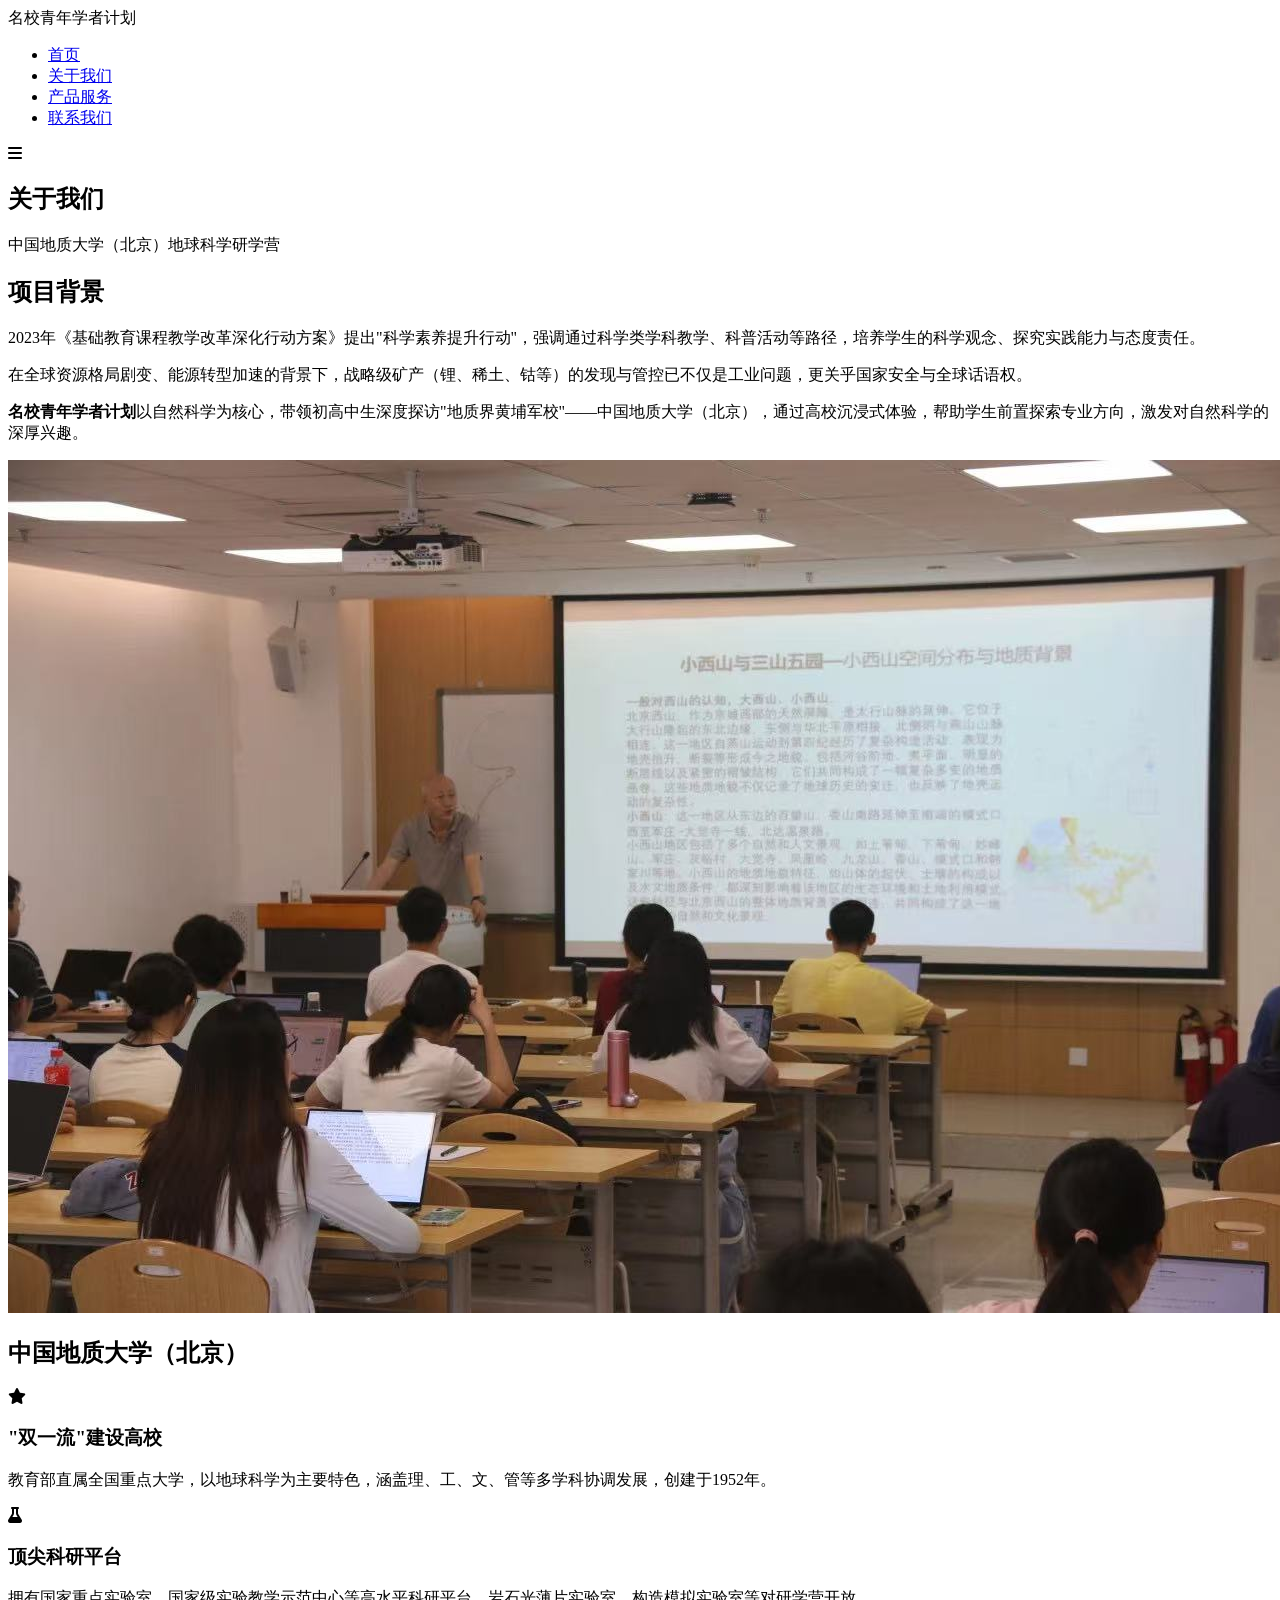
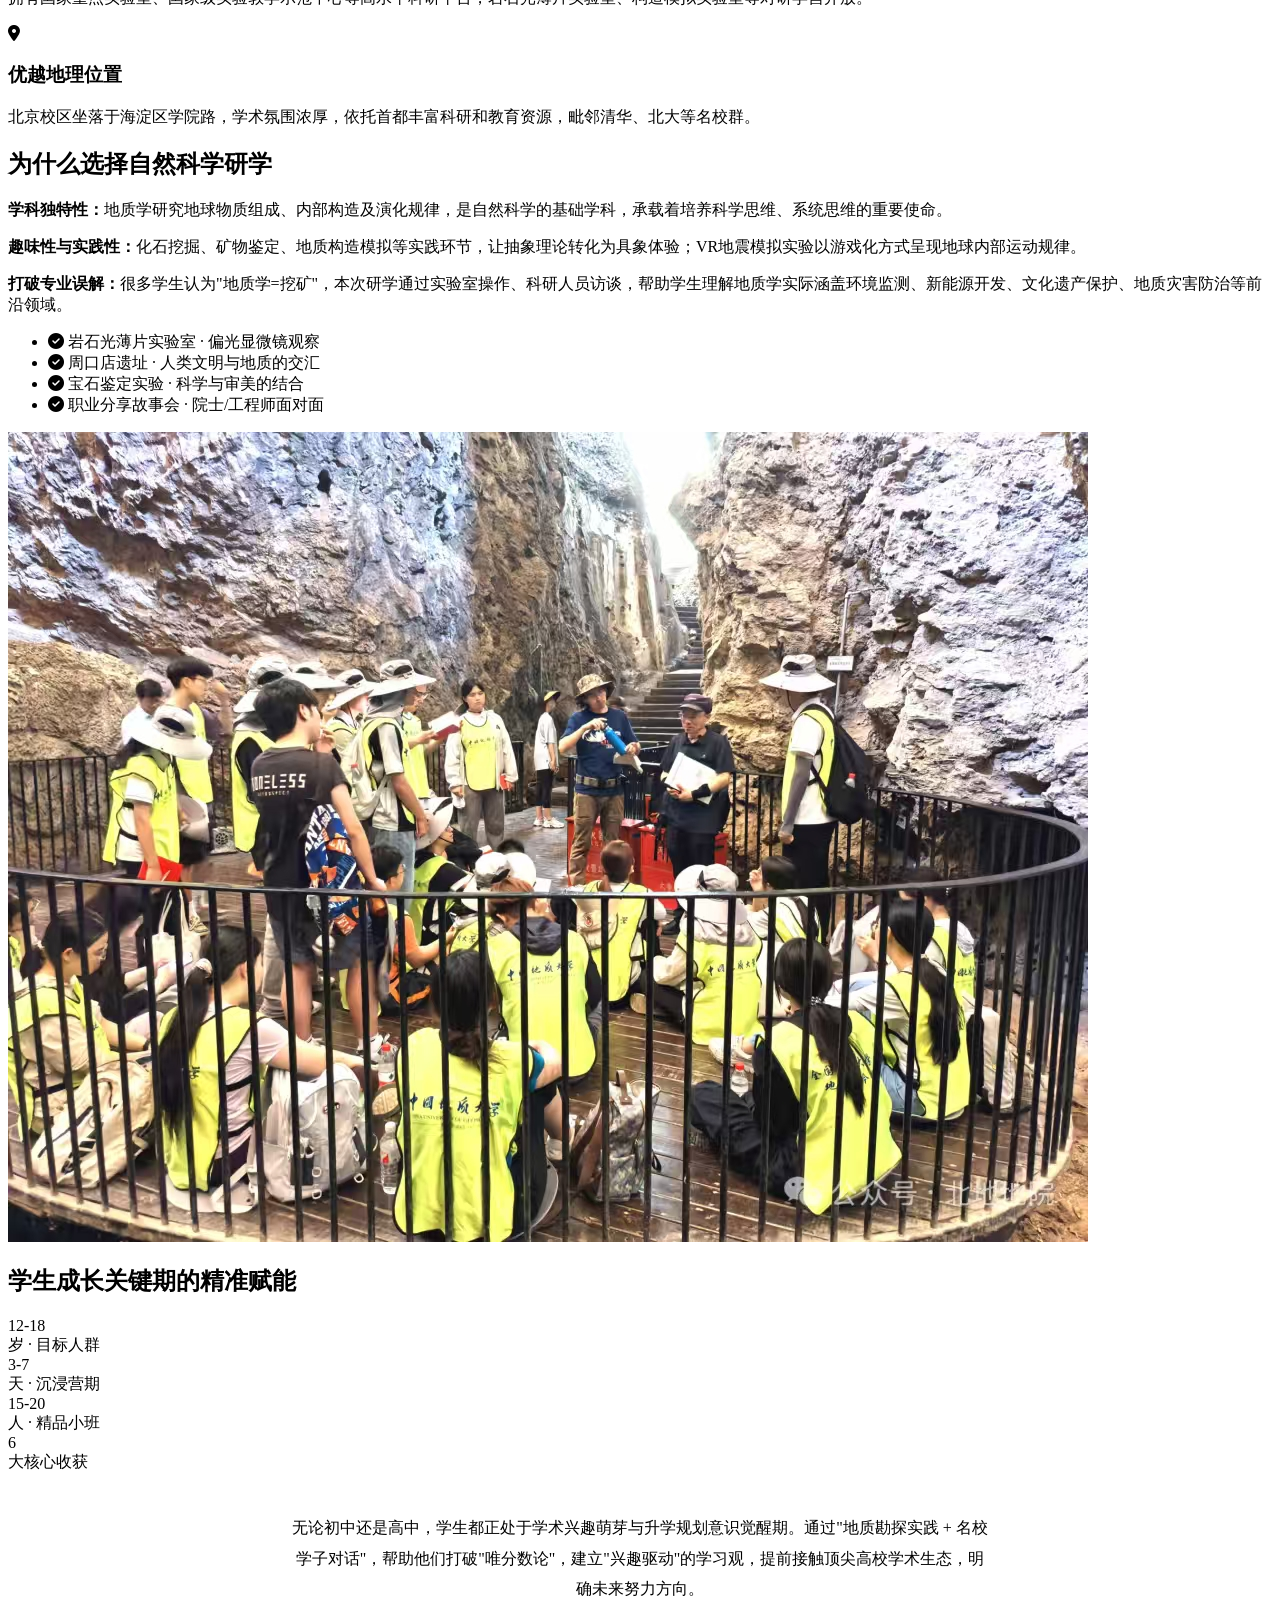
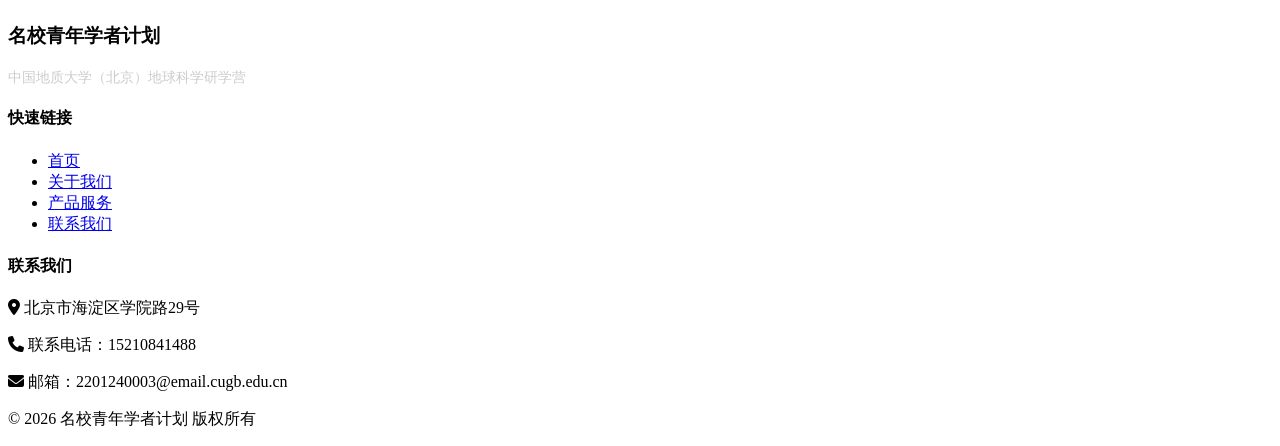
==== commit 7d95e2b0: "Update about.html" ====
--- a/about.html
+++ b/about.html
@@ -4,7 +4,7 @@
     <meta charset="UTF-8">
     <meta name="viewport" content="width=device-width, initial-scale=1.0">
     <title>关于我们 - 名校青年学者计划</title>
-    <link rel="stylesheet" href="css/style.css">
+    <link rel="stylesheet" href="/yanxuepai/css/style.css">
     <link rel="stylesheet" href="https://cdnjs.cloudflare.com/ajax/libs/font-awesome/6.4.0/css/all.min.css">
 </head>
 <body>
@@ -164,4 +164,4 @@
 
     <script src="js/main.js"></script>
 </body>
-</html>+</html>
